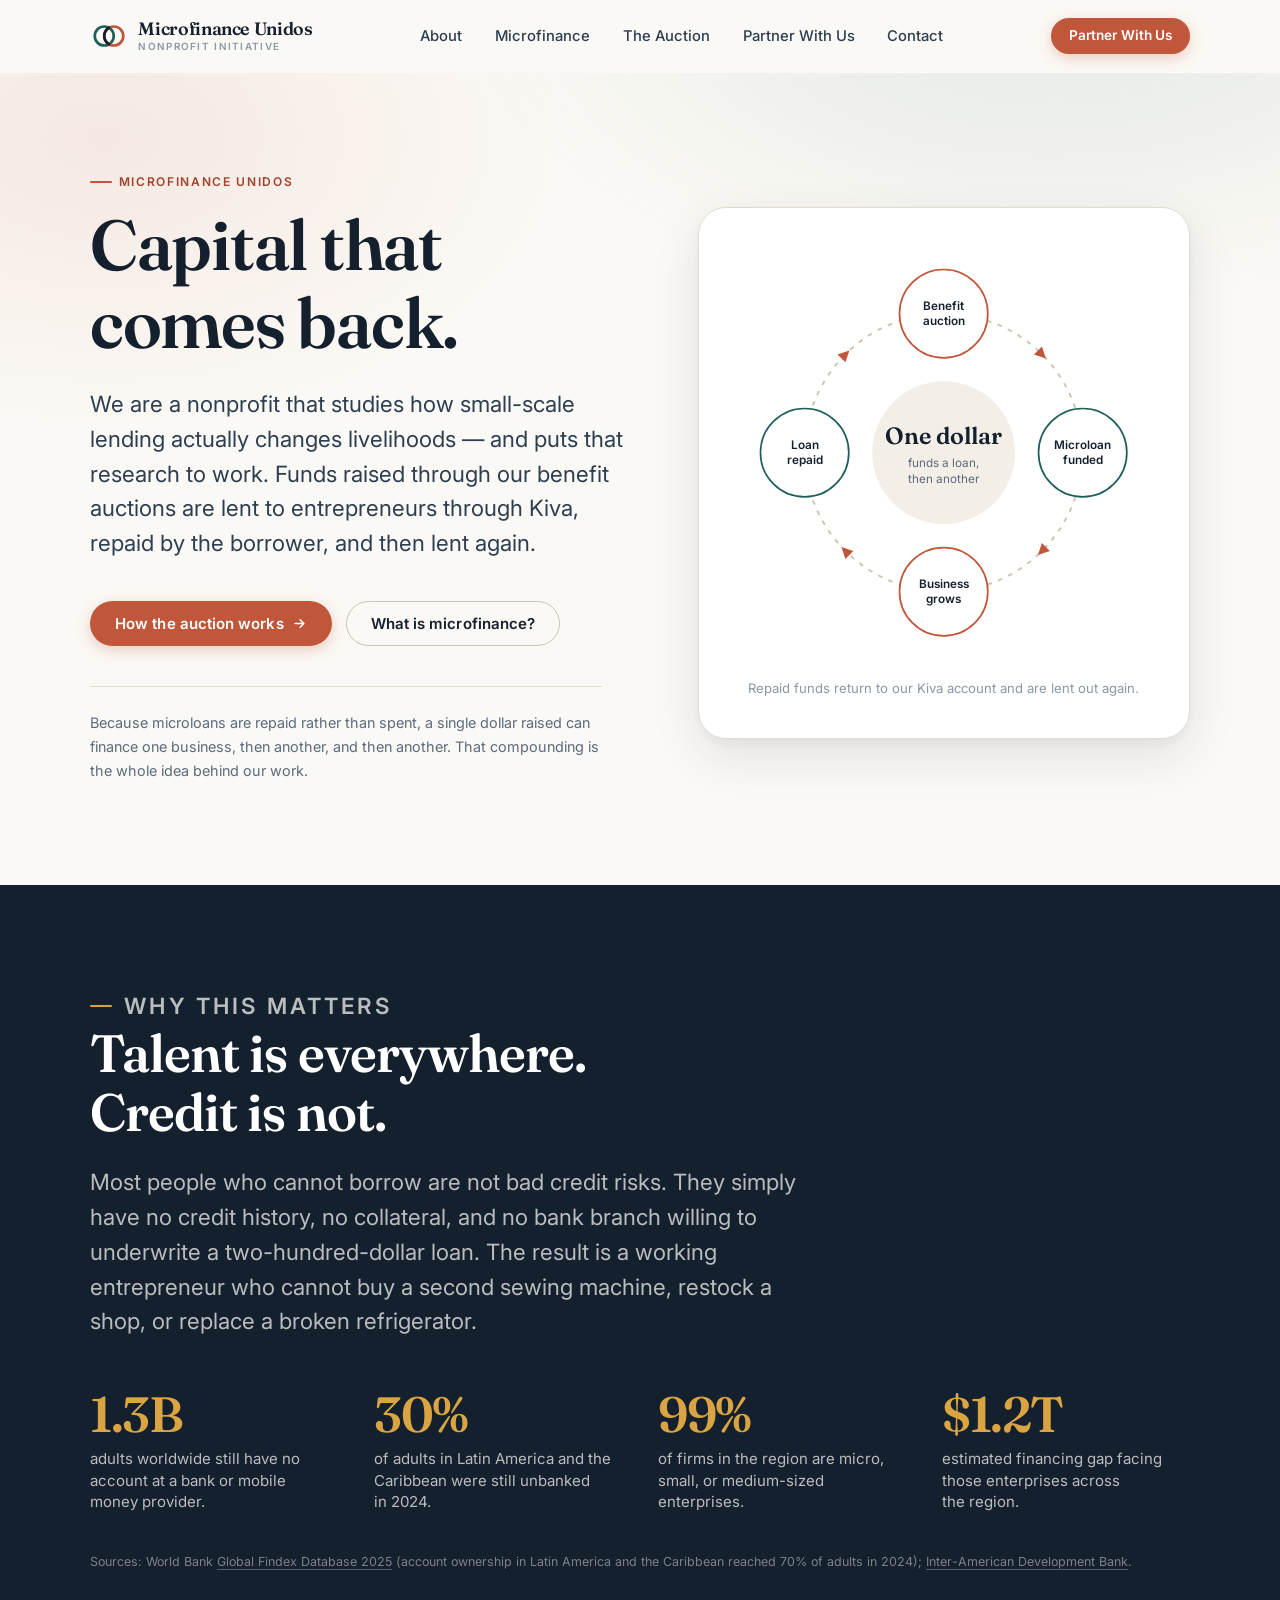
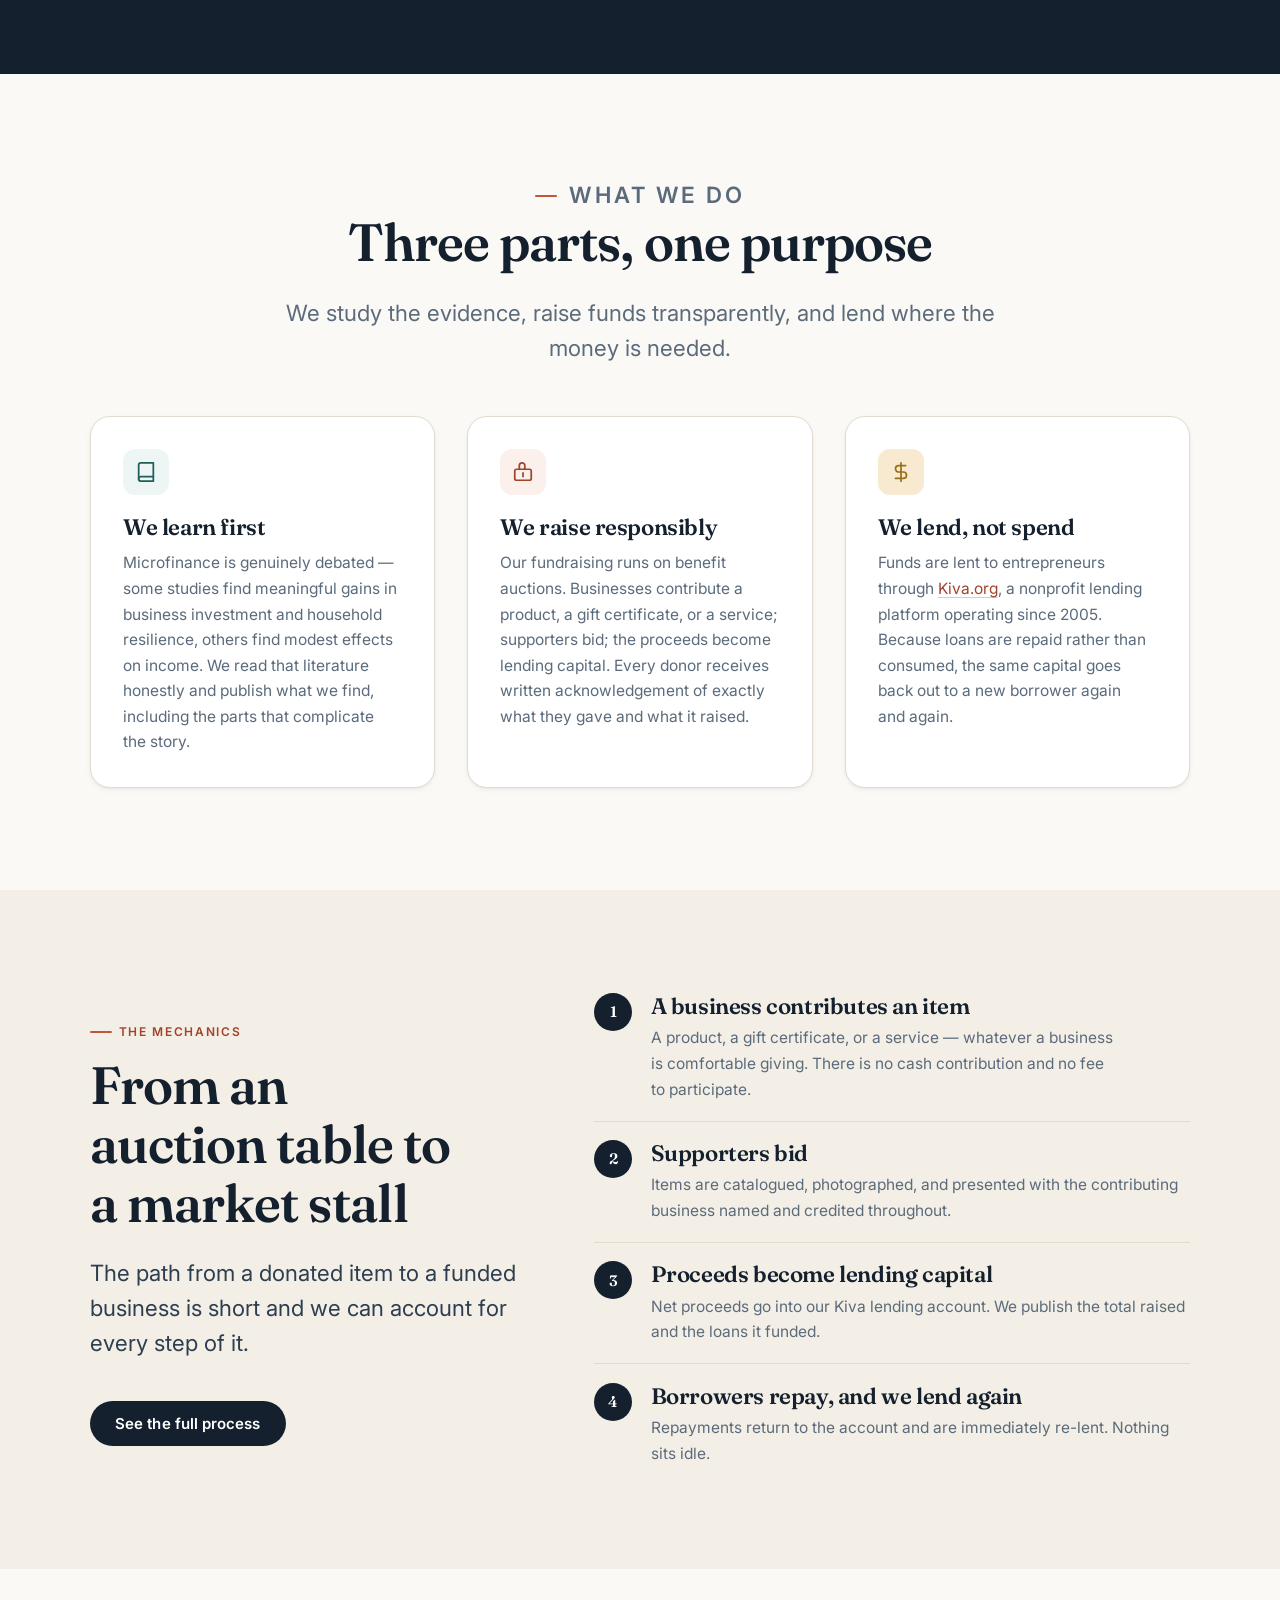
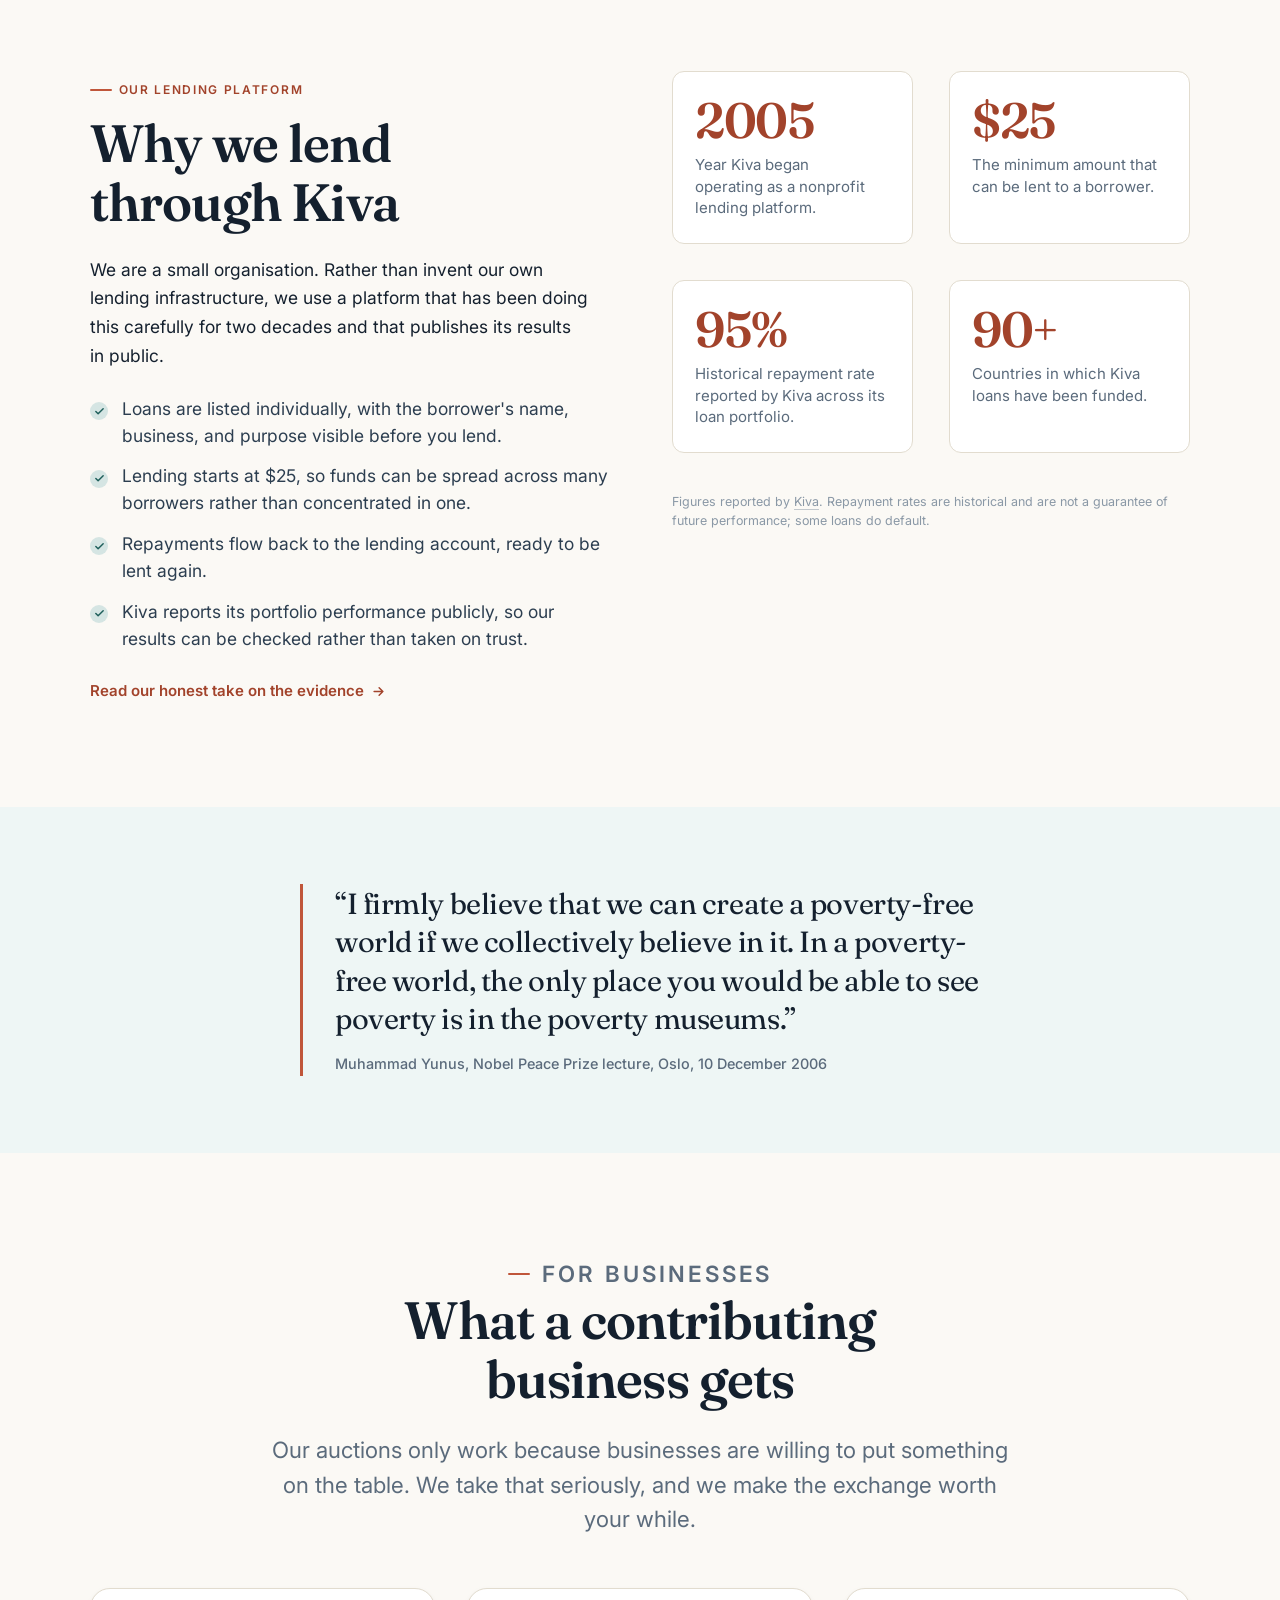
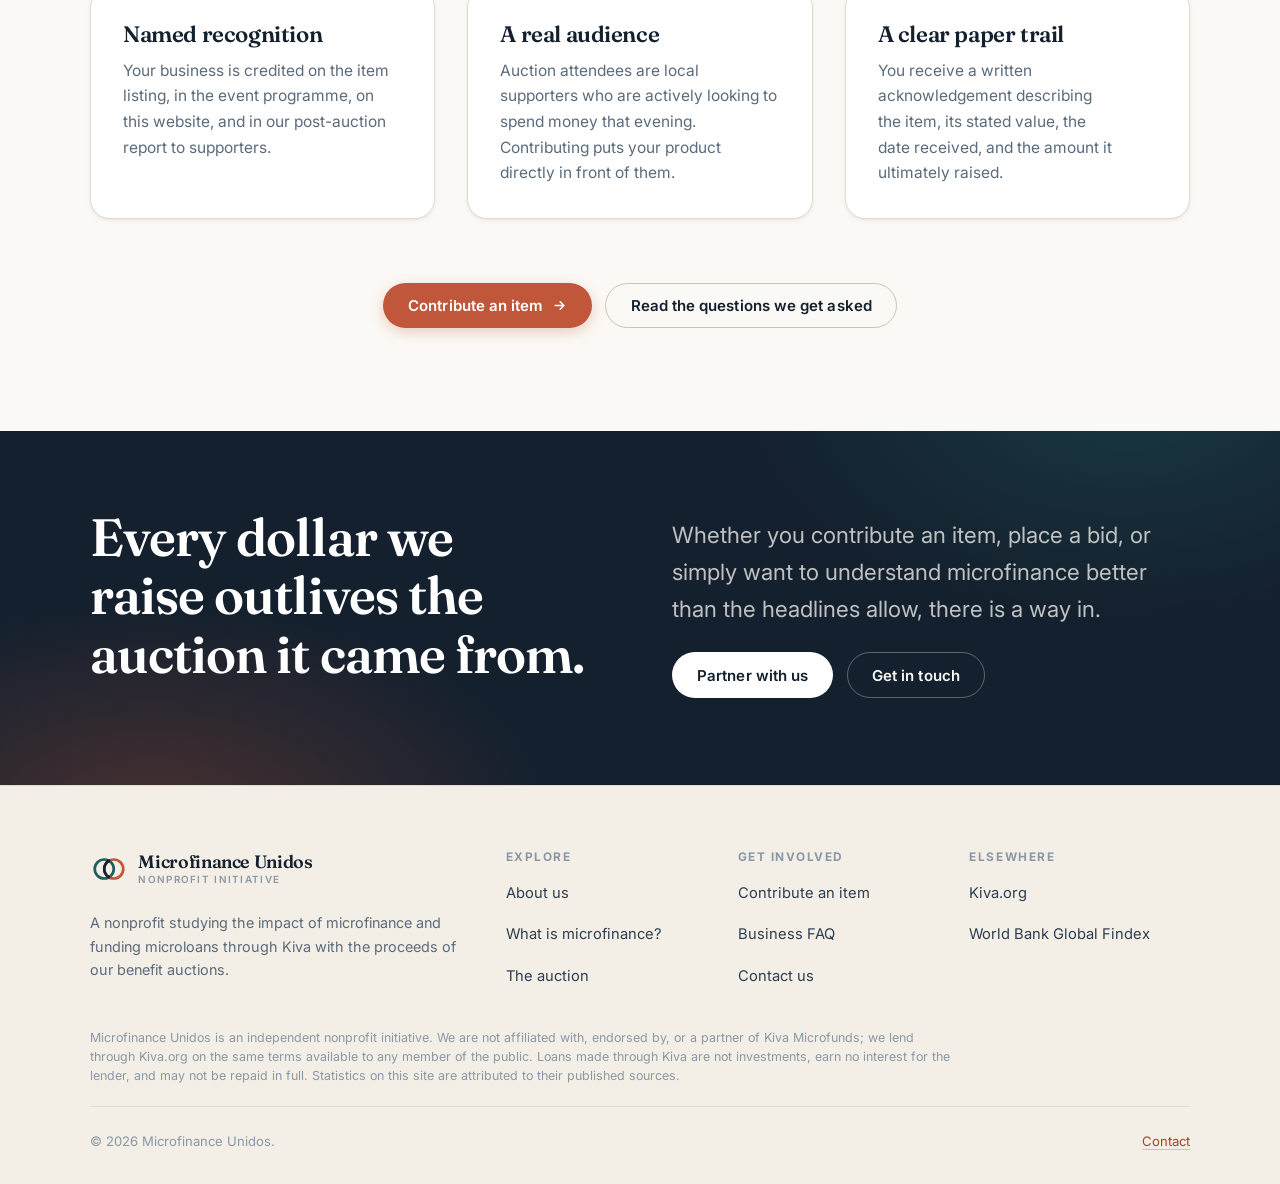
==== index.html @ 7e0c5ace "Add Microfinance Unidos website Six-page static site (no build step, no dependencies) for a nonprofi" ====
<!DOCTYPE html>
<html lang="en">
<head>
<meta charset="utf-8">
<meta name="viewport" content="width=device-width, initial-scale=1">
<title>Microfinance Unidos — Capital that comes back</title>
<meta name="description" content="Microfinance Unidos is a nonprofit that raises funds through benefit auctions and lends them to entrepreneurs through Kiva. Loans are repaid, then lent again.">
<link rel="icon" href="assets/favicon.svg" type="image/svg+xml">
<meta property="og:title" content="Microfinance Unidos — Capital that comes back">
<meta property="og:description" content="A nonprofit raising funds through benefit auctions and lending them to entrepreneurs through Kiva. Every dollar funds more than one business over its lifetime.">
<meta property="og:type" content="website">
<link rel="preconnect" href="https://fonts.googleapis.com">
<link rel="preconnect" href="https://fonts.gstatic.com" crossorigin>
<link href="https://fonts.googleapis.com/css2?family=Fraunces:opsz,wght@9..144,400;9..144,500;9..144,600;9..144,700&family=Inter:wght@400;500;600;700&display=swap" rel="stylesheet">
<link rel="stylesheet" href="css/styles.css">
<noscript><style>.reveal{opacity:1;transform:none}</style></noscript>
</head>
<body>
<a class="skip-link" href="#main">Skip to content</a>

<header class="site-header">
  <div class="container">
    <nav class="nav" aria-label="Main navigation">
      <a class="brand" href="index.html">
        <svg class="brand__mark" viewBox="0 0 48 48" aria-hidden="true" focusable="false">
          <circle cx="18" cy="24" r="12" fill="none" stroke="#1f5f5b" stroke-width="3.4"/>
          <circle cx="30" cy="24" r="12" fill="none" stroke="#c0563a" stroke-width="3.4"/>
          <path d="M24 13.6a12 12 0 0 0 0 20.8" fill="none" stroke="#14202e" stroke-width="3.4" stroke-linecap="round"/>
        </svg>
        <span class="brand__text">
          <span class="brand__name">Microfinance Unidos</span>
          <span class="brand__tag">Nonprofit Initiative</span>
        </span>
      </a>
      <ul class="nav__links" id="nav-links">
        <li><a class="nav__link" href="about.html">About</a></li>
        <li><a class="nav__link" href="microfinance.html">Microfinance</a></li>
        <li><a class="nav__link" href="auction.html">The Auction</a></li>
        <li><a class="nav__link" href="partner.html">Partner With Us</a></li>
        <li><a class="nav__link" href="contact.html">Contact</a></li>
        <li class="nav__cta"><a class="btn btn-primary" href="partner.html">Partner With Us</a></li>
      </ul>
      <div class="nav__actions">
        <a class="btn btn-primary btn-sm" href="partner.html">Partner With Us</a>
        <button class="nav__toggle" type="button" aria-expanded="false" aria-controls="nav-links" aria-label="Open menu"><span></span></button>
      </div>
    </nav>
  </div>
</header>

<main id="main">

  <!-- ================= HERO ================= -->
  <section class="hero">
    <div class="container">
      <div class="hero__grid">
        <div>
          <p class="eyebrow">Microfinance Unidos</p>
          <h1>Capital that comes back.</h1>
          <p class="hero__lede">
            We are a nonprofit that studies how small-scale lending actually changes livelihoods — and puts
            that research to work. Funds raised through our benefit auctions are lent to entrepreneurs through
            Kiva, repaid by the borrower, and then lent again.
          </p>
          <div class="btn-row">
            <a class="btn btn-primary" href="auction.html">
              How the auction works
              <svg width="15" height="15" viewBox="0 0 24 24" fill="none" stroke="currentColor" stroke-width="2.4" stroke-linecap="round" stroke-linejoin="round" aria-hidden="true"><path d="M5 12h14M13 6l6 6-6 6"/></svg>
            </a>
            <a class="btn btn-secondary" href="microfinance.html">What is microfinance?</a>
          </div>
          <p class="hero__note">
            Because microloans are repaid rather than spent, a single dollar raised can finance one business,
            then another, and then another. That compounding is the whole idea behind our work.
          </p>
        </div>

        <div class="reveal reveal-1">
          <div class="panel">
            <svg viewBox="0 0 440 440" role="img" aria-labelledby="cycle-title cycle-desc" style="width:100%;height:auto">
              <title id="cycle-title">The lending cycle</title>
              <desc id="cycle-desc">Funds raised at a benefit auction finance a microloan, the borrower's business grows, the loan is repaid, and the same money is lent again.</desc>

              <!-- flow ring -->
              <circle cx="220" cy="220" r="148" fill="none" stroke="#cdc4b2" stroke-width="2" class="flow-line"/>

              <!-- direction arrows (clockwise) -->
              <g fill="#c0563a">
                <path d="M -6 -6 L 6 0 L -6 6 Z" transform="translate(324.6,115.4) rotate(45)"/>
                <path d="M -6 -6 L 6 0 L -6 6 Z" transform="translate(324.6,324.6) rotate(135)"/>
                <path d="M -6 -6 L 6 0 L -6 6 Z" transform="translate(115.4,324.6) rotate(225)"/>
                <path d="M -6 -6 L 6 0 L -6 6 Z" transform="translate(115.4,115.4) rotate(315)"/>
              </g>

              <!-- centre -->
              <circle cx="220" cy="220" r="76" fill="#f4efe6"/>
              <text x="220" y="211" text-anchor="middle" font-family="Fraunces, Georgia, serif" font-size="25" font-weight="600" fill="#14202e">One dollar</text>
              <text x="220" y="235" text-anchor="middle" font-family="Inter, Arial, sans-serif" font-size="12.5" fill="#5b6b7c">funds a loan,</text>
              <text x="220" y="252" text-anchor="middle" font-family="Inter, Arial, sans-serif" font-size="12.5" fill="#5b6b7c">then another</text>

              <!-- nodes -->
              <g font-family="Inter, Arial, sans-serif" font-size="12.5" font-weight="600" fill="#14202e" text-anchor="middle">
                <circle cx="220" cy="72" r="47" fill="#ffffff" stroke="#c0563a" stroke-width="1.8"/>
                <text x="220" y="68">Benefit</text>
                <text x="220" y="84">auction</text>

                <circle cx="368" cy="220" r="47" fill="#ffffff" stroke="#1f5f5b" stroke-width="1.8"/>
                <text x="368" y="216">Microloan</text>
                <text x="368" y="232">funded</text>

                <circle cx="220" cy="368" r="47" fill="#ffffff" stroke="#c0563a" stroke-width="1.8"/>
                <text x="220" y="364">Business</text>
                <text x="220" y="380">grows</text>

                <circle cx="72" cy="220" r="47" fill="#ffffff" stroke="#1f5f5b" stroke-width="1.8"/>
                <text x="72" y="216">Loan</text>
                <text x="72" y="232">repaid</text>
              </g>
            </svg>
            <p class="panel__caption">Repaid funds return to our Kiva account and are lent out again.</p>
          </div>
        </div>
      </div>
    </div>
  </section>

  <!-- ================= THE PROBLEM ================= -->
  <section class="section section--ink">
    <div class="container">
      <div class="section-head reveal">
        <p class="eyebrow">Why this matters</p>
        <h2>Talent is everywhere. Credit is not.</h2>
        <p>
          Most people who cannot borrow are not bad credit risks. They simply have no credit history, no
          collateral, and no bank branch willing to underwrite a two-hundred-dollar loan. The result is a
          working entrepreneur who cannot buy a second sewing machine, restock a shop, or replace a broken
          refrigerator.
        </p>
      </div>

      <div class="stats reveal reveal-1">
        <div class="stat">
          <p class="stat__figure"><span data-count-to="1.3" data-decimals="1">1.3</span>B</p>
          <p class="stat__label">adults worldwide still have no account at a bank or mobile money provider.</p>
        </div>
        <div class="stat">
          <p class="stat__figure"><span data-count-to="30" data-suffix="%">30%</span></p>
          <p class="stat__label">of adults in Latin America and the Caribbean were still unbanked in 2024.</p>
        </div>
        <div class="stat">
          <p class="stat__figure"><span data-count-to="99" data-suffix="%">99%</span></p>
          <p class="stat__label">of firms in the region are micro, small, or medium-sized enterprises.</p>
        </div>
        <div class="stat">
          <p class="stat__figure">$1.2T</p>
          <p class="stat__label">estimated financing gap facing those enterprises across the region.</p>
        </div>
      </div>

      <p class="source-note reveal reveal-2">
        Sources: World Bank <a href="https://www.worldbank.org/en/publication/globalfindex" target="_blank" rel="noopener">Global Findex Database 2025</a>
        (account ownership in Latin America and the Caribbean reached 70% of adults in 2024);
        <a href="https://www.iadb.org/en/news/small-businesses-turn-fintechs-bridge-funding-gap-latin-america" target="_blank" rel="noopener">Inter-American Development Bank</a>.
      </p>
    </div>
  </section>

  <!-- ================= WHAT WE DO ================= -->
  <section class="section">
    <div class="container">
      <div class="section-head section-head--center reveal">
        <p class="eyebrow eyebrow--center">What we do</p>
        <h2>Three parts, one purpose</h2>
        <p>We study the evidence, raise funds transparently, and lend where the money is needed.</p>
      </div>

      <div class="grid grid-3">
        <article class="card card--hover reveal">
          <div class="card__icon card__icon--pine">
            <svg width="22" height="22" viewBox="0 0 24 24" fill="none" stroke="currentColor" stroke-width="1.9" stroke-linecap="round" stroke-linejoin="round" aria-hidden="true"><path d="M4 19.5A2.5 2.5 0 0 1 6.5 17H20"/><path d="M6.5 2H20v20H6.5A2.5 2.5 0 0 1 4 19.5v-15A2.5 2.5 0 0 1 6.5 2z"/></svg>
          </div>
          <h3>We learn first</h3>
          <p>
            Microfinance is genuinely debated — some studies find meaningful gains in business investment and
            household resilience, others find modest effects on income. We read that literature honestly and
            publish what we find, including the parts that complicate the story.
          </p>
        </article>

        <article class="card card--hover reveal reveal-1">
          <div class="card__icon">
            <svg width="22" height="22" viewBox="0 0 24 24" fill="none" stroke="currentColor" stroke-width="1.9" stroke-linecap="round" stroke-linejoin="round" aria-hidden="true"><path d="M14 9V5a3 3 0 0 0-6 0v4"/><rect x="3" y="9" width="18" height="12" rx="2"/><path d="M12 13v4"/></svg>
          </div>
          <h3>We raise responsibly</h3>
          <p>
            Our fundraising runs on benefit auctions. Businesses contribute a product, a gift certificate, or a
            service; supporters bid; the proceeds become lending capital. Every donor receives written
            acknowledgement of exactly what they gave and what it raised.
          </p>
        </article>

        <article class="card card--hover reveal reveal-2">
          <div class="card__icon card__icon--sand">
            <svg width="22" height="22" viewBox="0 0 24 24" fill="none" stroke="currentColor" stroke-width="1.9" stroke-linecap="round" stroke-linejoin="round" aria-hidden="true"><path d="M12 2v20"/><path d="M17 5H9.5a3.5 3.5 0 0 0 0 7h5a3.5 3.5 0 0 1 0 7H6"/></svg>
          </div>
          <h3>We lend, not spend</h3>
          <p>
            Funds are lent to entrepreneurs through <a href="https://www.kiva.org" target="_blank" rel="noopener">Kiva.org</a>,
            a nonprofit lending platform operating since 2005. Because loans are repaid rather than consumed,
            the same capital goes back out to a new borrower again and again.
          </p>
        </article>
      </div>
    </div>
  </section>

  <!-- ================= HOW IT WORKS ================= -->
  <section class="section section--paper">
    <div class="container">
      <div class="split split--wide-right">
        <div class="reveal">
          <p class="eyebrow">The mechanics</p>
          <h2>From an auction table to a market stall</h2>
          <p class="lede">
            The path from a donated item to a funded business is short and we can account for every step of it.
          </p>
          <div class="btn-row mt-lg">
            <a class="btn btn-ink" href="auction.html">See the full process</a>
          </div>
        </div>

        <ol class="steps reveal reveal-1">
          <li class="step">
            <span class="step__num" aria-hidden="true"></span>
            <div>
              <h3>A business contributes an item</h3>
              <p>A product, a gift certificate, or a service — whatever a business is comfortable giving. There is no cash contribution and no fee to participate.</p>
            </div>
          </li>
          <li class="step">
            <span class="step__num" aria-hidden="true"></span>
            <div>
              <h3>Supporters bid</h3>
              <p>Items are catalogued, photographed, and presented with the contributing business named and credited throughout.</p>
            </div>
          </li>
          <li class="step">
            <span class="step__num" aria-hidden="true"></span>
            <div>
              <h3>Proceeds become lending capital</h3>
              <p>Net proceeds go into our Kiva lending account. We publish the total raised and the loans it funded.</p>
            </div>
          </li>
          <li class="step">
            <span class="step__num" aria-hidden="true"></span>
            <div>
              <h3>Borrowers repay, and we lend again</h3>
              <p>Repayments return to the account and are immediately re-lent. Nothing sits idle.</p>
            </div>
          </li>
        </ol>
      </div>
    </div>
  </section>

  <!-- ================= WHY KIVA ================= -->
  <section class="section">
    <div class="container">
      <div class="split split--top">
        <div class="reveal">
          <p class="eyebrow">Our lending platform</p>
          <h2>Why we lend through Kiva</h2>
          <p>
            We are a small organisation. Rather than invent our own lending infrastructure, we use a platform
            that has been doing this carefully for two decades and that publishes its results in public.
          </p>
          <ul class="check-list">
            <li>Loans are listed individually, with the borrower's name, business, and purpose visible before you lend.</li>
            <li>Lending starts at $25, so funds can be spread across many borrowers rather than concentrated in one.</li>
            <li>Repayments flow back to the lending account, ready to be lent again.</li>
            <li>Kiva reports its portfolio performance publicly, so our results can be checked rather than taken on trust.</li>
          </ul>
          <a class="link-arrow" href="microfinance.html">
            Read our honest take on the evidence
            <svg width="15" height="15" viewBox="0 0 24 24" fill="none" stroke="currentColor" stroke-width="2.4" stroke-linecap="round" stroke-linejoin="round" aria-hidden="true"><path d="M5 12h14M13 6l6 6-6 6"/></svg>
          </a>
        </div>

        <div class="reveal reveal-1">
          <div class="stats" style="grid-template-columns:repeat(auto-fit,minmax(160px,1fr))">
            <div class="stat stat--boxed">
              <p class="stat__figure">2005</p>
              <p class="stat__label">Year Kiva began operating as a nonprofit lending platform.</p>
            </div>
            <div class="stat stat--boxed">
              <p class="stat__figure">$25</p>
              <p class="stat__label">The minimum amount that can be lent to a borrower.</p>
            </div>
            <div class="stat stat--boxed">
              <p class="stat__figure"><span data-count-to="96" data-suffix="%">96%</span></p>
              <p class="stat__label">Historical repayment rate reported by Kiva across its loan portfolio.</p>
            </div>
            <div class="stat stat--boxed">
              <p class="stat__figure">90+</p>
              <p class="stat__label">Countries in which Kiva loans have been funded.</p>
            </div>
          </div>
          <p class="source-note">
            Figures reported by <a href="https://www.kiva.org/about" target="_blank" rel="noopener">Kiva</a>.
            Repayment rates are historical and are not a guarantee of future performance; some loans do default.
          </p>
        </div>
      </div>
    </div>
  </section>

  <!-- ================= QUOTE ================= -->
  <section class="section section--tight section--pine">
    <div class="container container--narrow">
      <blockquote class="pull-quote reveal">
        <p>
          &ldquo;I firmly believe that we can create a poverty-free world if we collectively believe in it.
          In a poverty-free world, the only place you would be able to see poverty is in the poverty museums.&rdquo;
        </p>
        <footer>Muhammad Yunus, Nobel Peace Prize lecture, Oslo, 10 December 2006</footer>
      </blockquote>
    </div>
  </section>

  <!-- ================= PARTNERS ================= -->
  <section class="section">
    <div class="container">
      <div class="section-head section-head--center reveal">
        <p class="eyebrow eyebrow--center">For businesses</p>
        <h2>What a contributing business gets</h2>
        <p>
          Our auctions only work because businesses are willing to put something on the table. We take that
          seriously, and we make the exchange worth your while.
        </p>
      </div>

      <div class="grid grid-3">
        <article class="card reveal">
          <h3>Named recognition</h3>
          <p>Your business is credited on the item listing, in the event programme, on this website, and in our post-auction report to supporters.</p>
        </article>
        <article class="card reveal reveal-1">
          <h3>A real audience</h3>
          <p>Auction attendees are local supporters who are actively looking to spend money that evening. Contributing puts your product directly in front of them.</p>
        </article>
        <article class="card reveal reveal-2">
          <h3>A clear paper trail</h3>
          <p>You receive a written acknowledgement describing the item, its stated value, the date received, and the amount it ultimately raised.</p>
        </article>
      </div>

      <div class="btn-row btn-row--center mt-xl reveal reveal-3">
        <a class="btn btn-primary" href="partner.html">
          Contribute an item
          <svg width="15" height="15" viewBox="0 0 24 24" fill="none" stroke="currentColor" stroke-width="2.4" stroke-linecap="round" stroke-linejoin="round" aria-hidden="true"><path d="M5 12h14M13 6l6 6-6 6"/></svg>
        </a>
        <a class="btn btn-secondary" href="partner.html#faq">Read the questions we get asked</a>
      </div>
    </div>
  </section>

  <!-- ================= CTA ================= -->
  <section class="section section--tight cta-band">
    <div class="container">
      <div class="split">
        <div>
          <h2>Every dollar we raise outlives the auction it came from.</h2>
        </div>
        <div>
          <p>
            Whether you contribute an item, place a bid, or simply want to understand microfinance better than
            the headlines allow, there is a way in.
          </p>
          <div class="btn-row">
            <a class="btn btn-light" href="partner.html">Partner with us</a>
            <a class="btn btn-ghost-light" href="contact.html">Get in touch</a>
          </div>
        </div>
      </div>
    </div>
  </section>

</main>

<footer class="site-footer">
  <div class="container">
    <div class="footer__grid">
      <div class="footer__about">
        <a class="brand" href="index.html">
          <svg class="brand__mark" viewBox="0 0 48 48" aria-hidden="true" focusable="false">
            <circle cx="18" cy="24" r="12" fill="none" stroke="#1f5f5b" stroke-width="3.4"/>
            <circle cx="30" cy="24" r="12" fill="none" stroke="#c0563a" stroke-width="3.4"/>
            <path d="M24 13.6a12 12 0 0 0 0 20.8" fill="none" stroke="#14202e" stroke-width="3.4" stroke-linecap="round"/>
          </svg>
          <span class="brand__text">
            <span class="brand__name">Microfinance Unidos</span>
            <span class="brand__tag">Nonprofit Initiative</span>
          </span>
        </a>
        <p>
          A nonprofit studying the impact of microfinance and funding microloans through Kiva with the proceeds
          of our benefit auctions.
        </p>
      </div>

      <div>
        <h4>Explore</h4>
        <ul class="footer__links">
          <li><a href="about.html">About us</a></li>
          <li><a href="microfinance.html">What is microfinance?</a></li>
          <li><a href="auction.html">The auction</a></li>
        </ul>
      </div>

      <div>
        <h4>Get involved</h4>
        <ul class="footer__links">
          <li><a href="partner.html">Contribute an item</a></li>
          <li><a href="partner.html#faq">Business FAQ</a></li>
          <li><a href="contact.html">Contact us</a></li>
        </ul>
      </div>

      <div>
        <h4>Elsewhere</h4>
        <ul class="footer__links">
          <li><a href="https://www.kiva.org" target="_blank" rel="noopener">Kiva.org</a></li>
          <li><a href="https://www.worldbank.org/en/publication/globalfindex" target="_blank" rel="noopener">World Bank Global Findex</a></li>
        </ul>
      </div>
    </div>

    <p class="footer__disclaimer">
      Microfinance Unidos is an independent nonprofit initiative. We are not affiliated with, endorsed by, or a
      partner of Kiva Microfunds; we lend through Kiva.org on the same terms available to any member of the
      public. Loans made through Kiva are not investments, earn no interest for the lender, and may not be
      repaid in full. Statistics on this site are attributed to their published sources.
    </p>

    <div class="footer__bottom">
      <p>&copy; <span data-year>2026</span> Microfinance Unidos.</p>
      <p><a href="contact.html">Contact</a></p>
    </div>
  </div>
</footer>

<script src="js/main.js"></script>
</body>
</html>
---- css/styles.css ----
/* ==========================================================================
   Microfinance Unidos — Design System
   ========================================================================== */

/* --------------------------------------------------------------------------
   1. Tokens
   -------------------------------------------------------------------------- */
:root {
  /* Brand palette */
  --ink:            #14202e;
  --ink-soft:       #2c3e50;
  --ink-muted:      #5b6b7c;
  --ink-faint:      #8a98a6;

  --paper:          #fbf9f5;
  --paper-warm:     #f4efe6;
  --paper-deep:     #ece5d8;
  --white:          #ffffff;

  --clay:           #c0563a;   /* primary accent */
  --clay-deep:      #a2432b;
  --clay-soft:      #f0dbd3;
  --clay-tint:      #fbf0ec;

  --pine:           #1f5f5b;   /* secondary accent */
  --pine-deep:      #164643;
  --pine-soft:      #d5e5e3;
  --pine-tint:      #eef6f5;

  --sand:           #d9a441;
  --sand-soft:      #f7ead0;

  --line:           #e2dccf;
  --line-strong:    #cdc4b2;

  /* Typography */
  --font-display: "Fraunces", "Iowan Old Style", "Palatino Linotype", Georgia, serif;
  --font-body:    "Inter", -apple-system, BlinkMacSystemFont, "Segoe UI", Roboto, Helvetica, Arial, sans-serif;

  --step--1: clamp(0.82rem, 0.79rem + 0.14vw, 0.9rem);
  --step-0:  clamp(1rem, 0.96rem + 0.2vw, 1.09rem);
  --step-1:  clamp(1.18rem, 1.1rem + 0.38vw, 1.4rem);
  --step-2:  clamp(1.42rem, 1.28rem + 0.68vw, 1.85rem);
  --step-3:  clamp(1.7rem, 1.45rem + 1.2vw, 2.45rem);
  --step-4:  clamp(2.05rem, 1.6rem + 2.1vw, 3.3rem);
  --step-5:  clamp(2.45rem, 1.7rem + 3.4vw, 4.4rem);

  /* Space */
  --space-xs:  0.5rem;
  --space-sm:  0.875rem;
  --space-md:  1.5rem;
  --space-lg:  2.5rem;
  --space-xl:  4rem;
  --space-2xl: 6rem;
  --space-3xl: 8.5rem;

  /* Structure */
  --container: 1180px;
  --container-narrow: 760px;
  --radius-sm: 6px;
  --radius:    12px;
  --radius-lg: 20px;
  --radius-xl: 28px;

  --shadow-sm: 0 1px 2px rgba(20, 32, 46, 0.05), 0 2px 6px rgba(20, 32, 46, 0.04);
  --shadow:    0 2px 4px rgba(20, 32, 46, 0.04), 0 8px 24px rgba(20, 32, 46, 0.07);
  --shadow-lg: 0 4px 8px rgba(20, 32, 46, 0.04), 0 18px 48px rgba(20, 32, 46, 0.10);

  --header-h: 72px;
  --ease: cubic-bezier(0.22, 0.61, 0.36, 1);
}

/* --------------------------------------------------------------------------
   2. Reset & base
   -------------------------------------------------------------------------- */
*, *::before, *::after { box-sizing: border-box; }

html {
  -webkit-text-size-adjust: 100%;
  scroll-behavior: smooth;
  scroll-padding-top: calc(var(--header-h) + 24px);
}

body {
  margin: 0;
  background: var(--paper);
  color: var(--ink);
  font-family: var(--font-body);
  font-size: var(--step-0);
  line-height: 1.65;
  -webkit-font-smoothing: antialiased;
  -moz-osx-font-smoothing: grayscale;
  overflow-x: hidden;
}

body.nav-open { overflow: hidden; }

img, svg, video { max-width: 100%; height: auto; display: block; }

h1, h2, h3, h4 {
  font-family: var(--font-display);
  font-weight: 600;
  line-height: 1.12;
  letter-spacing: -0.018em;
  color: var(--ink);
  margin: 0 0 var(--space-md);
  text-wrap: balance;
}

h1 { font-size: var(--step-5); }
h2 { font-size: var(--step-4); }
h3 { font-size: var(--step-2); line-height: 1.2; }
h4 { font-size: var(--step-1); line-height: 1.3; }

p { margin: 0 0 var(--space-md); text-wrap: pretty; }
p:last-child { margin-bottom: 0; }

a {
  color: var(--clay-deep);
  text-decoration-color: rgba(192, 86, 58, 0.35);
  text-underline-offset: 3px;
  transition: color 0.18s var(--ease);
}
a:hover { color: var(--clay); text-decoration-color: currentColor; }

ul, ol { margin: 0 0 var(--space-md); padding-left: 1.25em; }
li { margin-bottom: 0.5em; }
li:last-child { margin-bottom: 0; }

strong { font-weight: 600; color: var(--ink); }

hr { border: 0; border-top: 1px solid var(--line); margin: var(--space-xl) 0; }

:focus-visible {
  outline: 2.5px solid var(--clay);
  outline-offset: 3px;
  border-radius: 3px;
}

::selection { background: var(--clay-soft); color: var(--ink); }

.skip-link {
  position: absolute; left: 12px; top: -100px; z-index: 200;
  background: var(--ink); color: var(--white);
  padding: 0.7rem 1.1rem; border-radius: var(--radius-sm);
  font-size: var(--step--1); font-weight: 600; text-decoration: none;
  transition: top 0.2s var(--ease);
}
.skip-link:focus { top: 12px; color: var(--white); }

/* --------------------------------------------------------------------------
   3. Layout
   -------------------------------------------------------------------------- */
.container {
  width: 100%;
  max-width: var(--container);
  margin-inline: auto;
  padding-inline: clamp(1.25rem, 4vw, 2.5rem);
}
.container--narrow { max-width: var(--container-narrow); }

.section { padding-block: clamp(3.5rem, 8vw, var(--space-3xl)); }
.section--tight { padding-block: clamp(2.75rem, 6vw, var(--space-2xl)); }
.section--paper { background: var(--paper-warm); }
.section--ink { background: var(--ink); color: var(--paper); }
.section--ink h2, .section--ink h3, .section--ink h4 { color: var(--white); }
.section--pine { background: var(--pine-tint); }

.section-head { max-width: 46rem; margin-bottom: clamp(2rem, 4vw, 3.25rem); }
.section-head--center { margin-inline: auto; text-align: center; }
.section-head p { color: var(--ink-muted); font-size: var(--step-1); line-height: 1.55; margin-bottom: 0; }
.section--ink .section-head p { color: rgba(251, 249, 245, 0.72); }

.eyebrow {
  display: inline-flex; align-items: center; gap: 0.55em;
  font-family: var(--font-body);
  font-size: 0.75rem; font-weight: 600; letter-spacing: 0.14em; text-transform: uppercase;
  color: var(--clay-deep);
  margin-bottom: var(--space-sm);
}
.eyebrow::before {
  content: ""; width: 22px; height: 2px; background: var(--clay); border-radius: 2px; flex: none;
}
.eyebrow--center { justify-content: center; }
.section--ink .eyebrow { color: var(--sand); }
.section--ink .eyebrow::before { background: var(--sand); }

.lede { font-size: var(--step-1); line-height: 1.55; color: var(--ink-soft); }

.grid { display: grid; gap: clamp(1.25rem, 2.5vw, 2rem); }
.grid-2 { grid-template-columns: repeat(auto-fit, minmax(300px, 1fr)); }
.grid-3 { grid-template-columns: repeat(auto-fit, minmax(280px, 1fr)); }
.grid-4 { grid-template-columns: repeat(auto-fit, minmax(215px, 1fr)); }

.split {
  display: grid;
  grid-template-columns: 1fr;
  gap: clamp(2rem, 5vw, 4.5rem);
  align-items: center;
}
@media (min-width: 880px) {
  .split { grid-template-columns: 1fr 1fr; }
  .split--wide-left { grid-template-columns: 1.15fr 0.85fr; }
  .split--wide-right { grid-template-columns: 0.85fr 1.15fr; }
  .split--top { align-items: start; }
}

/* --------------------------------------------------------------------------
   4. Buttons
   -------------------------------------------------------------------------- */
.btn {
  display: inline-flex; align-items: center; justify-content: center; gap: 0.55em;
  font-family: var(--font-body);
  font-size: 0.94rem; font-weight: 600; letter-spacing: 0.005em;
  line-height: 1;
  padding: 0.95em 1.6em;
  border-radius: 100px;
  border: 1.5px solid transparent;
  text-decoration: none;
  cursor: pointer;
  transition: transform 0.18s var(--ease), background 0.18s var(--ease),
              border-color 0.18s var(--ease), color 0.18s var(--ease), box-shadow 0.18s var(--ease);
  white-space: nowrap;
}
.btn:hover { transform: translateY(-2px); }
.btn:active { transform: translateY(0); }

.btn-primary { background: var(--clay); color: var(--white); box-shadow: 0 4px 14px rgba(192, 86, 58, 0.28); }
.btn-primary:hover { background: var(--clay-deep); color: var(--white); box-shadow: 0 8px 22px rgba(192, 86, 58, 0.34); }

.btn-secondary { background: transparent; color: var(--ink); border-color: var(--line-strong); }
.btn-secondary:hover { background: var(--white); color: var(--ink); border-color: var(--ink); box-shadow: var(--shadow-sm); }

.btn-ink { background: var(--ink); color: var(--white); }
.btn-ink:hover { background: var(--ink-soft); color: var(--white); }

.btn-light { background: var(--white); color: var(--ink); }
.btn-light:hover { background: var(--paper-warm); color: var(--ink); }

.btn-ghost-light { background: transparent; color: var(--paper); border-color: rgba(251, 249, 245, 0.32); }
.btn-ghost-light:hover { background: rgba(251, 249, 245, 0.1); color: var(--white); border-color: rgba(251, 249, 245, 0.6); }

.btn-sm { font-size: 0.85rem; padding: 0.72em 1.25em; }

.btn-row { display: flex; flex-wrap: wrap; gap: 0.85rem; align-items: center; }
.btn-row--center { justify-content: center; }

.link-arrow {
  display: inline-flex; align-items: center; gap: 0.45em;
  font-weight: 600; font-size: 0.94rem; text-decoration: none;
  color: var(--clay-deep);
}
.link-arrow svg { transition: transform 0.2s var(--ease); flex: none; }
.link-arrow:hover svg { transform: translateX(4px); }
.section--ink .link-arrow { color: var(--sand); }

/* --------------------------------------------------------------------------
   5. Header & navigation
   -------------------------------------------------------------------------- */
.site-header {
  position: sticky; top: 0; z-index: 100;
  background: rgba(251, 249, 245, 0.88);
  backdrop-filter: saturate(180%) blur(14px);
  -webkit-backdrop-filter: saturate(180%) blur(14px);
  border-bottom: 1px solid transparent;
  transition: border-color 0.25s var(--ease), box-shadow 0.25s var(--ease), background 0.25s var(--ease);
}
.site-header.is-stuck { border-bottom-color: var(--line); box-shadow: 0 4px 20px rgba(20, 32, 46, 0.05); }

.nav {
  display: flex; align-items: center; justify-content: space-between; gap: var(--space-md);
  min-height: var(--header-h);
}

.brand {
  display: inline-flex; align-items: center; gap: 0.65rem;
  text-decoration: none; color: var(--ink);
  flex: none;
}
.brand:hover { color: var(--ink); }
.brand__mark { width: 38px; height: 38px; flex: none; }
.brand__text { display: flex; flex-direction: column; line-height: 1.05; }
.brand__name {
  font-family: var(--font-display); font-weight: 600; font-size: 1.12rem;
  letter-spacing: -0.02em; color: var(--ink);
}
.brand__tag {
  font-size: 0.62rem; font-weight: 600; letter-spacing: 0.13em; text-transform: uppercase;
  color: var(--ink-faint); margin-top: 2px;
}

.nav__links { display: flex; align-items: center; gap: 0.35rem; list-style: none; margin: 0; padding: 0; }
.nav__links li { margin: 0; }
.nav__link {
  display: block;
  padding: 0.5rem 0.85rem;
  font-size: 0.925rem; font-weight: 500;
  color: var(--ink-soft); text-decoration: none;
  border-radius: var(--radius-sm);
  transition: color 0.16s var(--ease), background 0.16s var(--ease);
}
.nav__link:hover { color: var(--ink); background: rgba(20, 32, 46, 0.045); }
.nav__link.is-active { color: var(--clay-deep); font-weight: 600; }

.nav__actions { display: flex; align-items: center; gap: 0.6rem; flex: none; }
.nav__cta { display: none; }

.nav__toggle {
  display: none;
  width: 42px; height: 42px;
  align-items: center; justify-content: center;
  background: transparent; border: 1px solid var(--line-strong);
  border-radius: var(--radius-sm); cursor: pointer;
  color: var(--ink);
}
.nav__toggle span {
  display: block; position: relative; width: 18px; height: 1.8px;
  background: currentColor; border-radius: 2px;
  transition: transform 0.25s var(--ease), background 0.15s var(--ease);
}
.nav__toggle span::before, .nav__toggle span::after {
  content: ""; position: absolute; left: 0; width: 18px; height: 1.8px;
  background: currentColor; border-radius: 2px;
  transition: transform 0.25s var(--ease), top 0.2s var(--ease);
}
.nav__toggle span::before { top: -6px; }
.nav__toggle span::after  { top: 6px; }
.nav__toggle[aria-expanded="true"] span { background: transparent; }
.nav__toggle[aria-expanded="true"] span::before { top: 0; transform: rotate(45deg); }
.nav__toggle[aria-expanded="true"] span::after  { top: 0; transform: rotate(-45deg); }

@media (max-width: 940px) {
  /* backdrop-filter makes an element a containing block for position:fixed
     descendants, which would collapse the full-screen menu panel below.
     Drop the blur here and paint the header solid instead. */
  .site-header {
    backdrop-filter: none;
    -webkit-backdrop-filter: none;
    background: var(--paper);
  }

  .nav__toggle { display: inline-flex; }
  .nav__actions > .btn { display: none; }
  .nav__links {
    position: fixed; inset: var(--header-h) 0 0 0;
    flex-direction: column; align-items: stretch; justify-content: flex-start;
    gap: 0;
    background: var(--paper);
    padding: var(--space-md) clamp(1.25rem, 4vw, 2.5rem) var(--space-xl);
    border-top: 1px solid var(--line);
    transform: translateY(-8px);
    opacity: 0; visibility: hidden; pointer-events: none;
    transition: opacity 0.22s var(--ease), transform 0.22s var(--ease), visibility 0.22s;
    overflow-y: auto;
  }
  .nav__links.is-open { opacity: 1; visibility: visible; pointer-events: auto; transform: translateY(0); }
  .nav__link {
    padding: 1rem 0.25rem;
    font-size: 1.15rem; font-family: var(--font-display); font-weight: 500;
    border-bottom: 1px solid var(--line);
    border-radius: 0;
  }
  .nav__cta { display: block; margin-top: var(--space-lg); }
  .nav__cta .btn { display: inline-flex; width: 100%; }
}

/* --------------------------------------------------------------------------
   6. Hero
   -------------------------------------------------------------------------- */
.hero {
  position: relative;
  padding-block: clamp(3rem, 7vw, 6rem) clamp(3.5rem, 8vw, 6.5rem);
  overflow: hidden;
}
.hero::before {
  content: "";
  position: absolute; inset: 0;
  background:
    radial-gradient(60rem 32rem at 82% -10%, rgba(31, 95, 91, 0.10), transparent 62%),
    radial-gradient(48rem 30rem at 8% 8%, rgba(192, 86, 58, 0.10), transparent 60%);
  pointer-events: none;
}
.hero > * { position: relative; }

.hero__grid {
  display: grid; grid-template-columns: 1fr; gap: clamp(2.5rem, 5vw, 4rem);
  align-items: center;
}
@media (min-width: 940px) {
  .hero__grid { grid-template-columns: 1.05fr 0.95fr; }
}

.hero h1 { margin-bottom: var(--space-md); }
.hero__lede {
  font-size: var(--step-1); line-height: 1.55; color: var(--ink-soft);
  max-width: 34rem; margin-bottom: var(--space-lg);
}
.hero__note {
  margin-top: var(--space-lg);
  padding-top: var(--space-md);
  border-top: 1px solid var(--line);
  font-size: var(--step--1); color: var(--ink-muted); max-width: 32rem;
}

/* Page hero (interior pages) */
.page-hero {
  position: relative;
  padding-block: clamp(2.75rem, 6vw, 5rem) clamp(2.25rem, 5vw, 3.75rem);
  background: var(--paper-warm);
  border-bottom: 1px solid var(--line);
  overflow: hidden;
}
.page-hero::before {
  content: "";
  position: absolute; inset: 0;
  background: radial-gradient(52rem 26rem at 88% 0%, rgba(31, 95, 91, 0.10), transparent 62%);
  pointer-events: none;
}
.page-hero > * { position: relative; }
.page-hero h1 { max-width: 20ch; }
.page-hero .lede { max-width: 44rem; margin-bottom: 0; }

/* --------------------------------------------------------------------------
   7. Cards & content blocks
   -------------------------------------------------------------------------- */
.card {
  background: var(--white);
  border: 1px solid var(--line);
  border-radius: var(--radius-lg);
  padding: clamp(1.5rem, 2.5vw, 2.1rem);
  box-shadow: var(--shadow-sm);
  transition: transform 0.25s var(--ease), box-shadow 0.25s var(--ease), border-color 0.25s var(--ease);
}
.card--hover:hover { transform: translateY(-4px); box-shadow: var(--shadow); border-color: var(--line-strong); }
.card h3 { margin-bottom: 0.6rem; font-size: var(--step-1); }
.card p { color: var(--ink-muted); margin-bottom: 0; font-size: 0.97rem; }
.card p + p { margin-top: 0.85rem; }

.card__icon {
  width: 46px; height: 46px; border-radius: 12px;
  display: grid; place-items: center;
  background: var(--clay-tint); color: var(--clay-deep);
  margin-bottom: 1.15rem;
}
.card__icon--pine { background: var(--pine-tint); color: var(--pine); }
.card__icon--sand { background: var(--sand-soft); color: #9a6f19; }

.card--dark {
  background: rgba(255, 255, 255, 0.045);
  border-color: rgba(255, 255, 255, 0.12);
  box-shadow: none;
}
.card--dark p { color: rgba(251, 249, 245, 0.7); }

/* Numbered steps */
.steps { counter-reset: step; list-style: none; padding: 0; margin: 0; display: grid; gap: 1.15rem; }
.step {
  display: grid; grid-template-columns: auto 1fr; gap: 1.15rem; align-items: start;
  padding-bottom: 1.15rem;
  border-bottom: 1px solid var(--line);
  margin: 0;
}
.step:last-child { border-bottom: 0; padding-bottom: 0; }
.step__num {
  counter-increment: step;
  width: 38px; height: 38px; flex: none;
  display: grid; place-items: center;
  border-radius: 50%;
  background: var(--ink); color: var(--white);
  font-family: var(--font-display); font-weight: 600; font-size: 0.95rem;
  line-height: 1;
}
.step__num::before { content: counter(step); }
.step h3, .step h4 { margin-bottom: 0.35rem; font-size: var(--step-1); }
.step p { color: var(--ink-muted); margin-bottom: 0; font-size: 0.97rem; }
.section--ink .step { border-bottom-color: rgba(255, 255, 255, 0.14); }
.section--ink .step__num { background: var(--sand); color: var(--ink); }
.section--ink .step p { color: rgba(251, 249, 245, 0.72); }

/* Stats */
.stats {
  display: grid;
  grid-template-columns: repeat(auto-fit, minmax(190px, 1fr));
  gap: clamp(1.25rem, 3vw, 2.25rem);
}
.stat__figure {
  font-family: var(--font-display); font-weight: 600;
  font-size: clamp(2.1rem, 1.5rem + 2.6vw, 3.1rem);
  line-height: 1; letter-spacing: -0.03em;
  color: var(--clay-deep);
  margin-bottom: 0.5rem;
}
.section--ink .stat__figure { color: var(--sand); }
.stat__label { font-size: 0.94rem; color: var(--ink-muted); line-height: 1.45; margin: 0; }
.section--ink .stat__label { color: rgba(251, 249, 245, 0.72); }
.stat--boxed {
  background: var(--white); border: 1px solid var(--line);
  border-radius: var(--radius); padding: 1.5rem 1.4rem;
}

.source-note {
  font-size: 0.78rem; color: var(--ink-faint); line-height: 1.5;
  margin-top: var(--space-lg); margin-bottom: 0;
}
.source-note a { color: inherit; text-decoration-color: rgba(138, 152, 166, 0.5); }
.source-note a:hover { color: var(--ink-muted); }
.section--ink .source-note { color: rgba(251, 249, 245, 0.45); }
.section--ink .source-note a { color: inherit; }

/* Callout */
.callout {
  background: var(--pine-tint);
  border: 1px solid var(--pine-soft);
  border-left: 4px solid var(--pine);
  border-radius: var(--radius);
  padding: clamp(1.25rem, 2.5vw, 1.85rem);
}
.callout h3, .callout h4 { color: var(--pine-deep); margin-bottom: 0.5rem; font-size: var(--step-1); }
.callout p { color: var(--ink-soft); margin-bottom: 0; }
.callout p + p { margin-top: 0.85rem; }
.callout--clay { background: var(--clay-tint); border-color: var(--clay-soft); border-left-color: var(--clay); }
.callout--clay h3, .callout--clay h4 { color: var(--clay-deep); }

/* Pull quote */
.pull-quote {
  margin: 0;
  padding-left: clamp(1.25rem, 3vw, 2rem);
  border-left: 3px solid var(--clay);
}
.pull-quote p {
  font-family: var(--font-display); font-size: var(--step-2);
  line-height: 1.32; letter-spacing: -0.015em; color: var(--ink);
  margin-bottom: 0.9rem;
}
.pull-quote footer {
  font-style: normal; font-size: 0.9rem; color: var(--ink-muted); font-weight: 500;
}
.section--ink .pull-quote p { color: var(--white); }
.section--ink .pull-quote footer { color: rgba(251, 249, 245, 0.6); }

/* Feature list with check marks */
.check-list { list-style: none; padding: 0; margin: 0 0 var(--space-md); display: grid; gap: 0.85rem; }
.check-list li {
  position: relative; padding-left: 2rem; margin: 0;
  color: var(--ink-soft); line-height: 1.55;
}
.check-list li::before {
  content: "";
  position: absolute; left: 0; top: 0.42em;
  width: 18px; height: 18px; border-radius: 50%;
  background: var(--pine-soft) url("data:image/svg+xml,%3Csvg xmlns='http://www.w3.org/2000/svg' viewBox='0 0 24 24' fill='none' stroke='%231f5f5b' stroke-width='3.2' stroke-linecap='round' stroke-linejoin='round'%3E%3Cpolyline points='20 6 9 17 4 12'/%3E%3C/svg%3E") center / 11px no-repeat;
}
.section--ink .check-list li { color: rgba(251, 249, 245, 0.78); }

/* Definition rows */
.def-list { display: grid; gap: 0; margin: 0; }
.def-row {
  display: grid; grid-template-columns: 1fr; gap: 0.35rem;
  padding: 1.25rem 0;
  border-top: 1px solid var(--line);
}
.def-row:last-child { border-bottom: 1px solid var(--line); }
@media (min-width: 720px) {
  .def-row { grid-template-columns: 15rem 1fr; gap: 2rem; }
}
.def-row dt { font-family: var(--font-display); font-weight: 600; font-size: var(--step-1); color: var(--ink); line-height: 1.25; }
.def-row dd { margin: 0; color: var(--ink-muted); }

/* Timeline */
.timeline { list-style: none; margin: 0; padding: 0; position: relative; }
.timeline::before {
  content: ""; position: absolute; left: 7px; top: 8px; bottom: 8px;
  width: 2px; background: var(--line); border-radius: 2px;
}
.timeline li { position: relative; padding-left: 2.35rem; padding-bottom: 1.75rem; margin: 0; }
.timeline li:last-child { padding-bottom: 0; }
.timeline li::before {
  content: ""; position: absolute; left: 0; top: 0.45em;
  width: 16px; height: 16px; border-radius: 50%;
  background: var(--paper); border: 3px solid var(--clay);
}
.timeline h4 { margin-bottom: 0.3rem; font-size: var(--step-1); }
.timeline p { color: var(--ink-muted); margin-bottom: 0; font-size: 0.97rem; }

/* Tag / pill */
.pill {
  display: inline-flex; align-items: center; gap: 0.4em;
  background: var(--white); border: 1px solid var(--line);
  color: var(--ink-soft);
  border-radius: 100px; padding: 0.4em 0.9em;
  font-size: 0.8rem; font-weight: 600; letter-spacing: 0.01em;
}
.pill--pine { background: var(--pine-tint); border-color: var(--pine-soft); color: var(--pine-deep); }
.pill--clay { background: var(--clay-tint); border-color: var(--clay-soft); color: var(--clay-deep); }
.pill-row { display: flex; flex-wrap: wrap; gap: 0.5rem; }

/* Panel */
.panel {
  background: var(--white);
  border: 1px solid var(--line);
  border-radius: var(--radius-xl);
  padding: clamp(1.5rem, 3vw, 2.5rem);
  box-shadow: var(--shadow-lg);
}
.panel--flat { box-shadow: var(--shadow-sm); }
.panel__caption {
  font-size: 0.82rem; color: var(--ink-faint); text-align: center;
  margin: 1.25rem 0 0; line-height: 1.5;
}

/* --------------------------------------------------------------------------
   8. Accordion (FAQ)
   -------------------------------------------------------------------------- */
.accordion { border-top: 1px solid var(--line); }
.accordion__item { border-bottom: 1px solid var(--line); }
.accordion__trigger {
  display: flex; align-items: flex-start; justify-content: space-between; gap: 1.25rem;
  width: 100%;
  background: none; border: 0;
  padding: 1.35rem 0;
  text-align: left; cursor: pointer;
  font-family: var(--font-display); font-size: var(--step-1); font-weight: 600;
  line-height: 1.3; letter-spacing: -0.012em;
  color: var(--ink);
  transition: color 0.16s var(--ease);
}
.accordion__trigger:hover { color: var(--clay-deep); }
.accordion__icon {
  flex: none; width: 24px; height: 24px; margin-top: 3px;
  border-radius: 50%; background: var(--paper-warm);
  display: grid; place-items: center;
  position: relative;
  transition: background 0.2s var(--ease);
}
.accordion__icon::before, .accordion__icon::after {
  content: ""; position: absolute;
  background: var(--ink-soft); border-radius: 2px;
  transition: transform 0.25s var(--ease), opacity 0.2s var(--ease);
}
.accordion__icon::before { width: 11px; height: 1.8px; }
.accordion__icon::after  { width: 1.8px; height: 11px; }
.accordion__trigger[aria-expanded="true"] .accordion__icon { background: var(--clay-tint); }
.accordion__trigger[aria-expanded="true"] .accordion__icon::after { transform: rotate(90deg); opacity: 0; }
.accordion__panel {
  overflow: hidden;
  height: 0;
  transition: height 0.3s var(--ease);
}
.accordion__inner { padding-bottom: 1.5rem; padding-right: clamp(0rem, 6vw, 3.5rem); color: var(--ink-muted); }
.accordion__inner p:last-child { margin-bottom: 0; }

/* --------------------------------------------------------------------------
   9. Forms
   -------------------------------------------------------------------------- */
.form { display: grid; gap: 1.15rem; }
.form__row { display: grid; grid-template-columns: 1fr; gap: 1.15rem; }
@media (min-width: 640px) { .form__row { grid-template-columns: 1fr 1fr; } }

.field { display: grid; gap: 0.4rem; }
.field label { font-size: 0.85rem; font-weight: 600; color: var(--ink-soft); letter-spacing: 0.005em; }
.field label .req { color: var(--clay); }
.field input, .field textarea, .field select {
  font-family: var(--font-body); font-size: 0.97rem; color: var(--ink);
  background: var(--white);
  border: 1px solid var(--line-strong);
  border-radius: var(--radius-sm);
  padding: 0.75rem 0.9rem;
  width: 100%;
  transition: border-color 0.16s var(--ease), box-shadow 0.16s var(--ease);
}
.field textarea { min-height: 130px; resize: vertical; line-height: 1.6; }
.field select {
  appearance: none; cursor: pointer;
  background-image: url("data:image/svg+xml,%3Csvg xmlns='http://www.w3.org/2000/svg' viewBox='0 0 24 24' fill='none' stroke='%235b6b7c' stroke-width='2.2' stroke-linecap='round' stroke-linejoin='round'%3E%3Cpolyline points='6 9 12 15 18 9'/%3E%3C/svg%3E");
  background-repeat: no-repeat; background-position: right 0.85rem center; background-size: 16px;
  padding-right: 2.5rem;
}
.field input:focus, .field textarea:focus, .field select:focus {
  outline: none; border-color: var(--clay);
  box-shadow: 0 0 0 3px rgba(192, 86, 58, 0.14);
}
.field input::placeholder, .field textarea::placeholder { color: var(--ink-faint); }
.field__hint { font-size: 0.8rem; color: var(--ink-faint); line-height: 1.45; }

.form__footer { display: flex; flex-wrap: wrap; align-items: center; gap: 1rem; margin-top: 0.35rem; }
.form__privacy { font-size: 0.8rem; color: var(--ink-faint); max-width: 30rem; line-height: 1.5; margin: 0; }

.form__status {
  display: none;
  padding: 0.85rem 1.1rem; border-radius: var(--radius-sm);
  font-size: 0.9rem; font-weight: 500;
}
.form__status.is-visible { display: block; }
.form__status--ok { background: var(--pine-tint); color: var(--pine-deep); border: 1px solid var(--pine-soft); }
.form__status--err { background: var(--clay-tint); color: var(--clay-deep); border: 1px solid var(--clay-soft); }

.hp-field { position: absolute; left: -9999px; opacity: 0; height: 0; overflow: hidden; }

/* --------------------------------------------------------------------------
   10. CTA band
   -------------------------------------------------------------------------- */
.cta-band {
  background: var(--ink);
  color: var(--paper);
  position: relative;
  overflow: hidden;
}
.cta-band::before {
  content: "";
  position: absolute; inset: 0;
  background:
    radial-gradient(40rem 22rem at 12% 110%, rgba(192, 86, 58, 0.30), transparent 62%),
    radial-gradient(38rem 22rem at 88% -10%, rgba(31, 95, 91, 0.38), transparent 62%);
  pointer-events: none;
}
.cta-band > * { position: relative; }
.cta-band h2 { color: var(--white); max-width: 20ch; }
.cta-band p { color: rgba(251, 249, 245, 0.74); font-size: var(--step-1); max-width: 46ch; }

/* --------------------------------------------------------------------------
   11. Footer
   -------------------------------------------------------------------------- */
.site-footer {
  background: var(--paper-warm);
  border-top: 1px solid var(--line);
  padding-block: clamp(2.75rem, 5vw, 4rem) 2rem;
  font-size: 0.92rem;
}
.footer__grid {
  display: grid; grid-template-columns: 1fr; gap: clamp(2rem, 4vw, 3rem);
  padding-bottom: var(--space-lg);
}
@media (min-width: 760px) { .footer__grid { grid-template-columns: 1.6fr 1fr 1fr; } }
@media (min-width: 1000px) { .footer__grid { grid-template-columns: 2fr 1fr 1fr 1.2fr; } }

.footer__about p { color: var(--ink-muted); font-size: 0.9rem; max-width: 30rem; margin-top: 1rem; }
.site-footer h4 {
  font-family: var(--font-body); font-size: 0.74rem; font-weight: 700;
  letter-spacing: 0.13em; text-transform: uppercase; color: var(--ink-faint);
  margin-bottom: 1rem;
}
.footer__links { list-style: none; margin: 0; padding: 0; display: grid; gap: 0.6rem; }
.footer__links a { color: var(--ink-soft); text-decoration: none; font-size: 0.92rem; }
.footer__links a:hover { color: var(--clay-deep); text-decoration: underline; }

.footer__bottom {
  display: flex; flex-wrap: wrap; gap: 1rem; justify-content: space-between; align-items: center;
  padding-top: var(--space-md);
  border-top: 1px solid var(--line);
  font-size: 0.82rem; color: var(--ink-faint);
}
.footer__bottom p { margin: 0; }
.footer__disclaimer { max-width: 54rem; font-size: 0.78rem; color: var(--ink-faint); line-height: 1.55; margin: 0 0 1.25rem; }

/* --------------------------------------------------------------------------
   12. Motion
   -------------------------------------------------------------------------- */
.reveal { opacity: 0; transform: translateY(18px); }
.reveal.is-visible {
  opacity: 1; transform: none;
  transition: opacity 0.6s var(--ease), transform 0.6s var(--ease);
}
.reveal-1.is-visible { transition-delay: 0.08s; }
.reveal-2.is-visible { transition-delay: 0.16s; }
.reveal-3.is-visible { transition-delay: 0.24s; }
.reveal-4.is-visible { transition-delay: 0.32s; }

@keyframes dash-flow { to { stroke-dashoffset: -240; } }
.flow-line { stroke-dasharray: 5 7; animation: dash-flow 14s linear infinite; }

@media (prefers-reduced-motion: reduce) {
  html { scroll-behavior: auto; }
  *, *::before, *::after {
    animation-duration: 0.01ms !important;
    animation-iteration-count: 1 !important;
    transition-duration: 0.01ms !important;
  }
  .reveal { opacity: 1; transform: none; }
  .btn:hover { transform: none; }
}

/* --------------------------------------------------------------------------
   13. Utilities
   -------------------------------------------------------------------------- */
.text-center { text-align: center; }
.mb-0 { margin-bottom: 0; }
.mt-md { margin-top: var(--space-md); }
.mt-lg { margin-top: var(--space-lg); }
.mt-xl { margin-top: var(--space-xl); }
.muted { color: var(--ink-muted); }
.visually-hidden {
  position: absolute; width: 1px; height: 1px; padding: 0; margin: -1px;
  overflow: hidden; clip: rect(0 0 0 0); white-space: nowrap; border: 0;
}
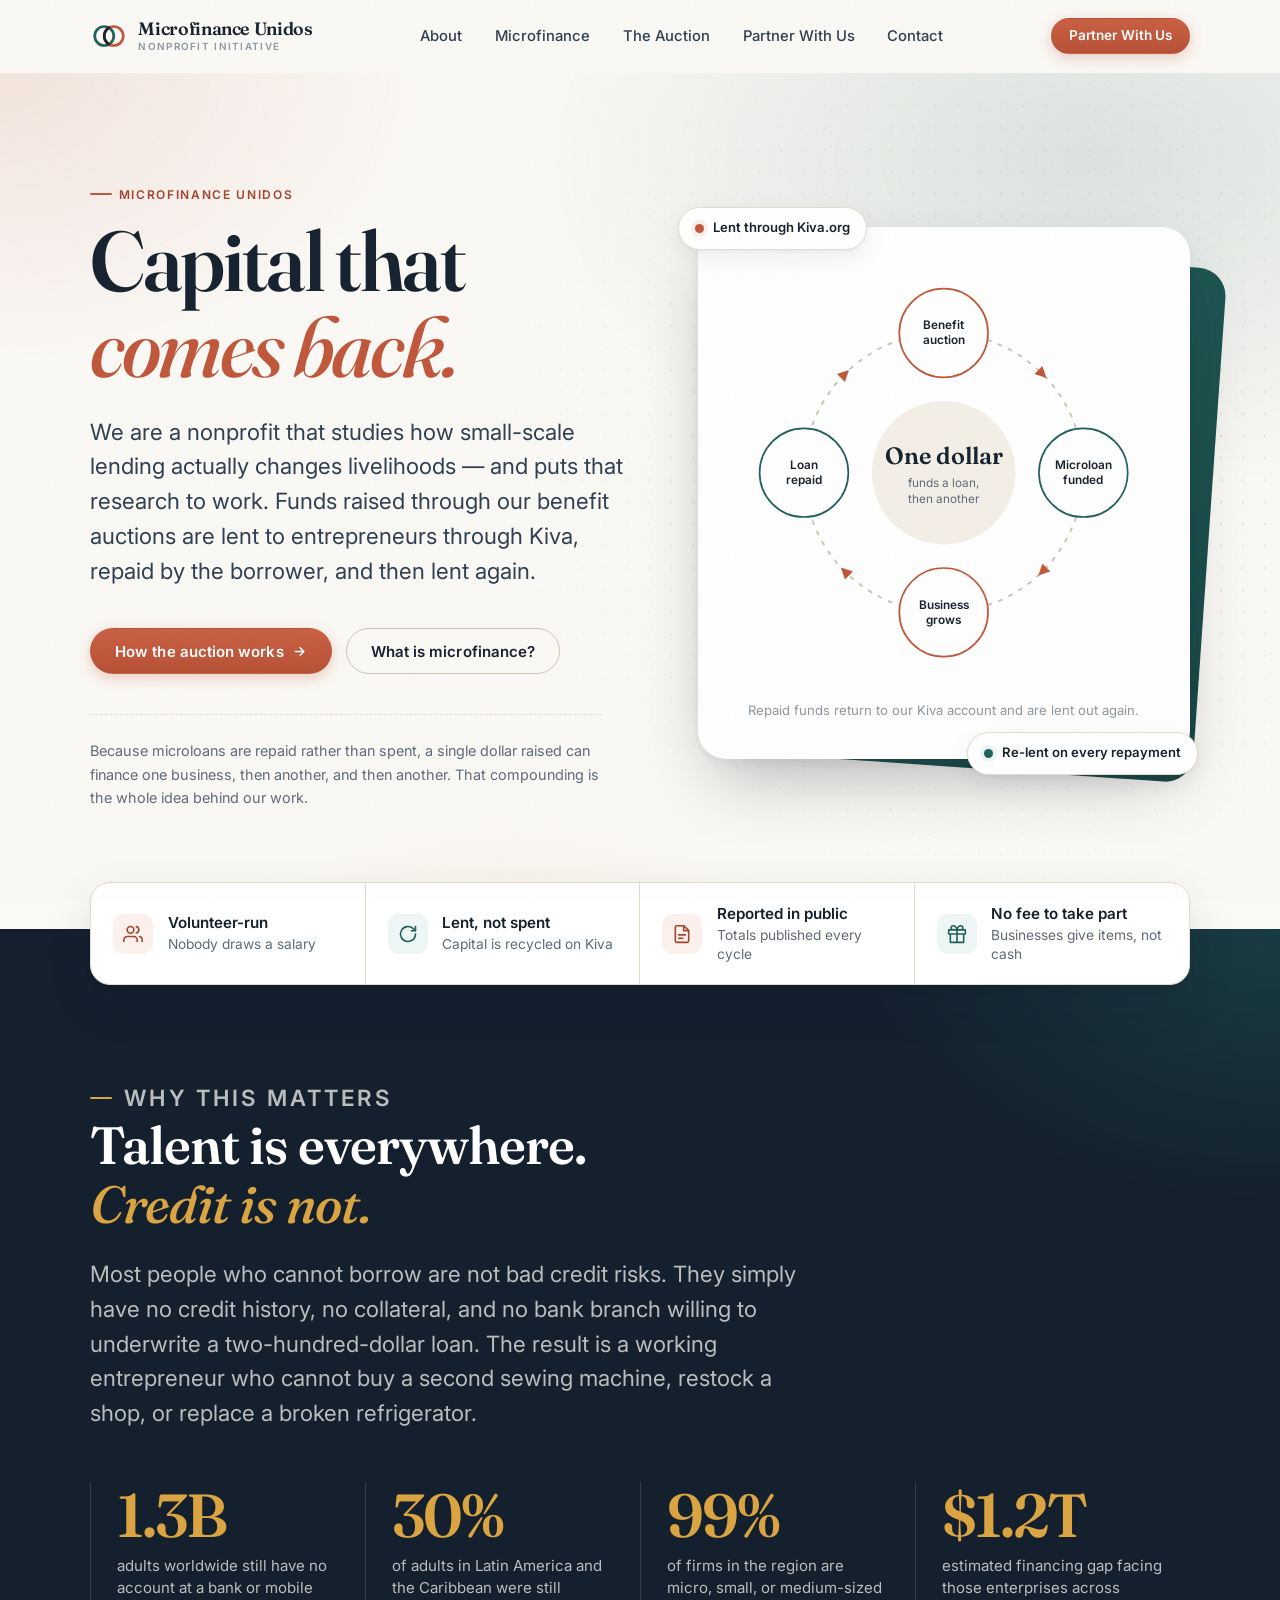
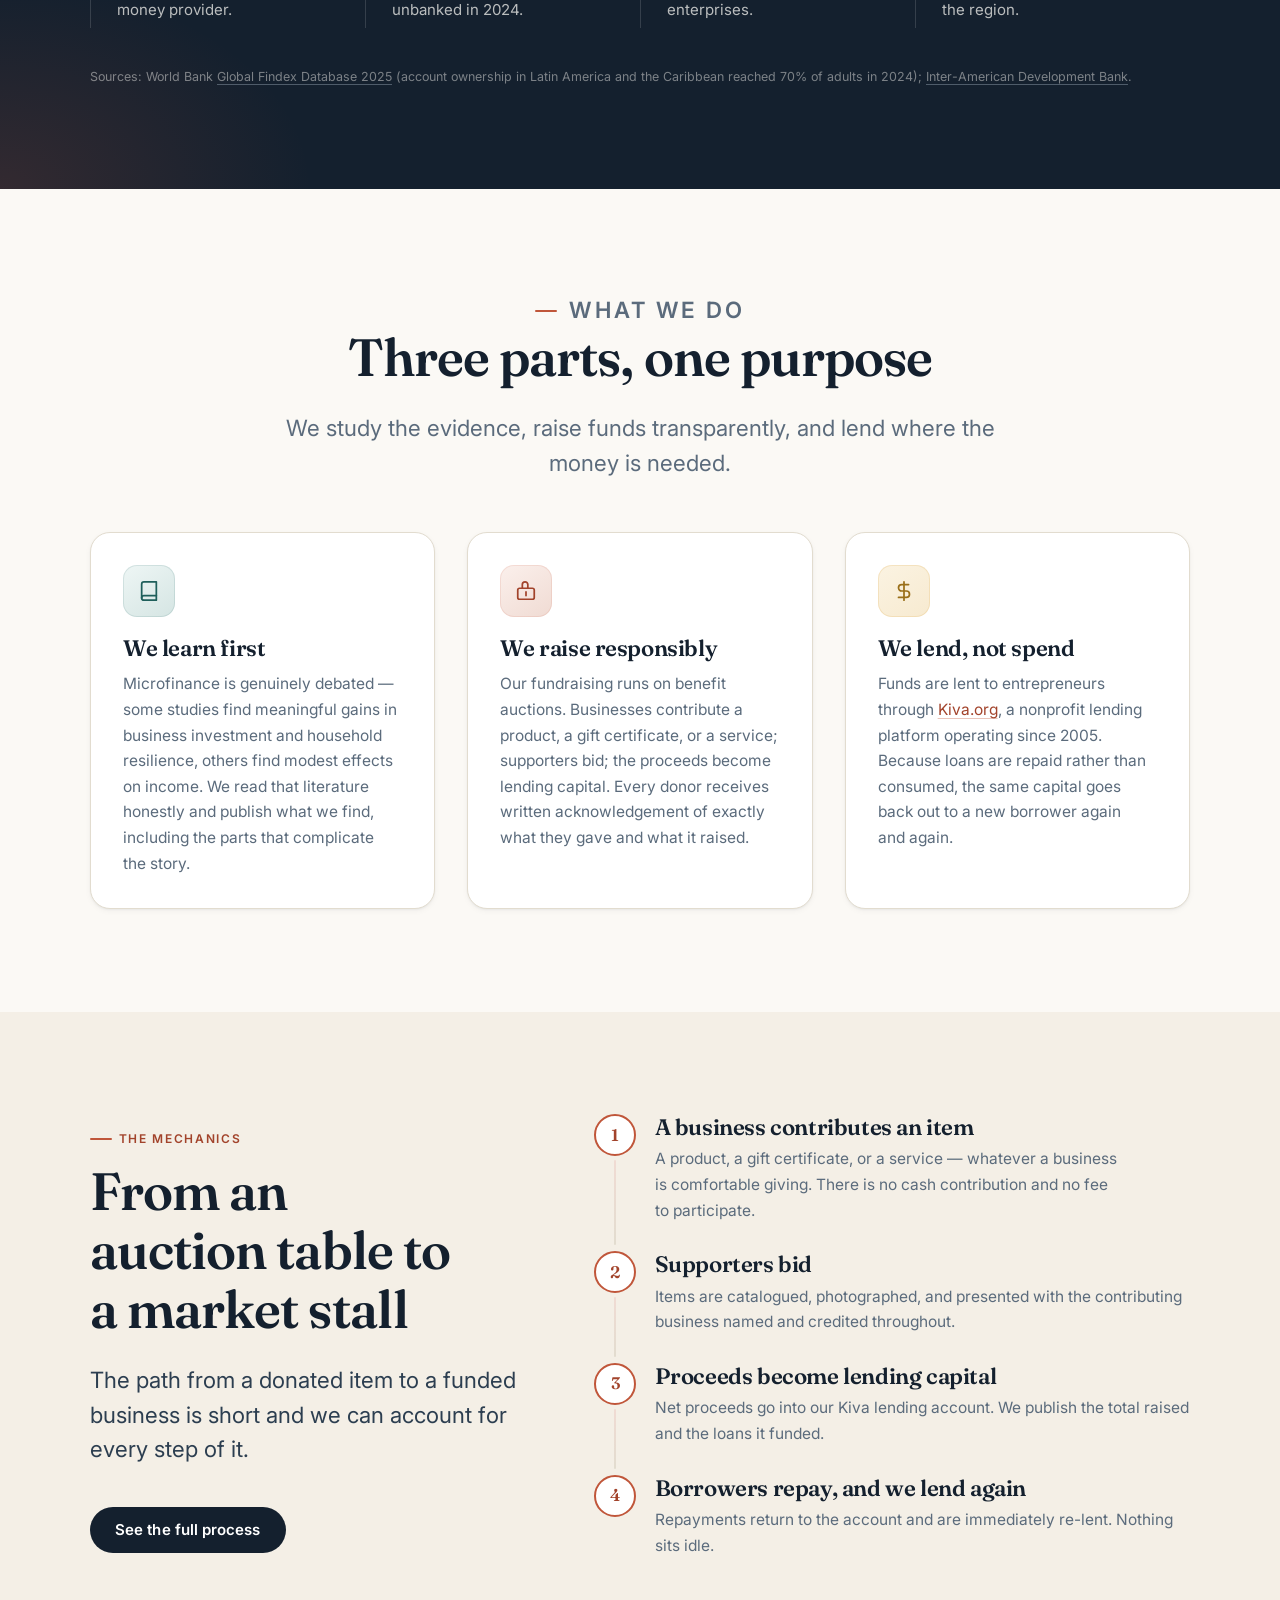
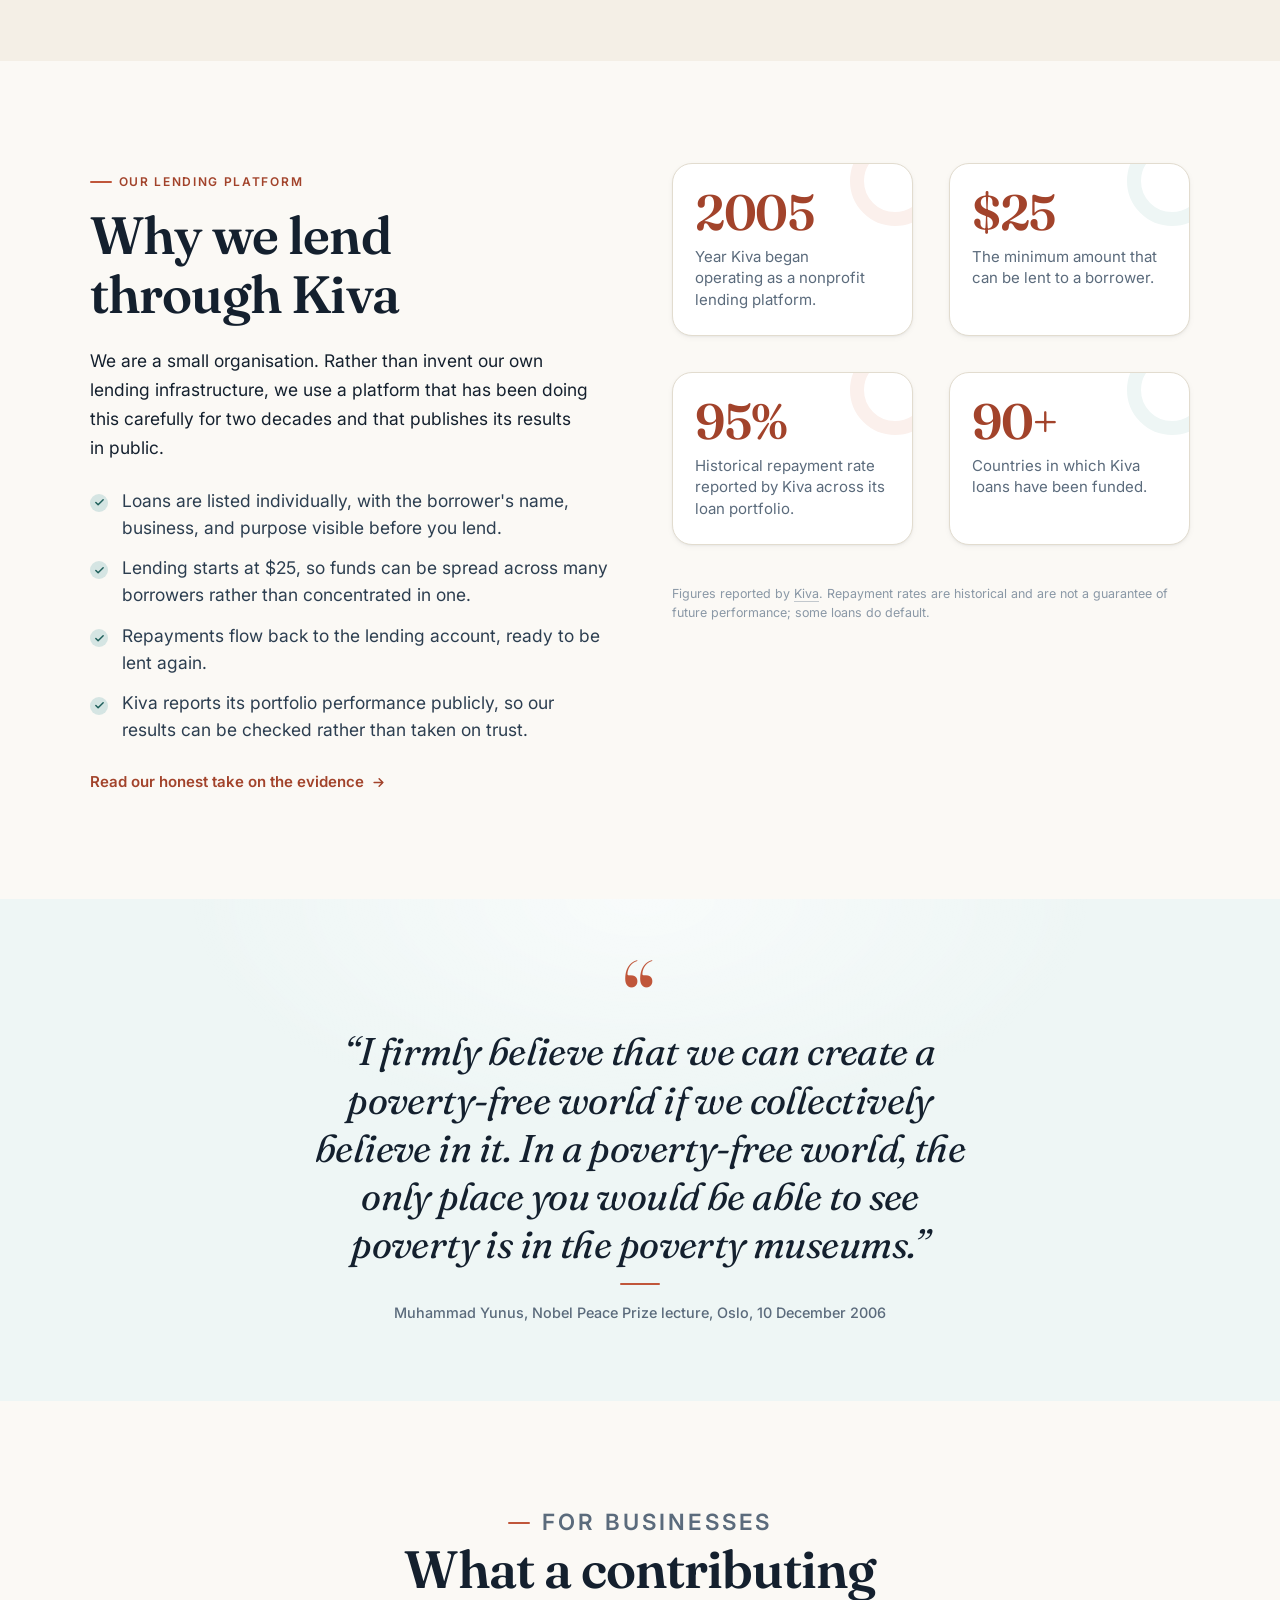
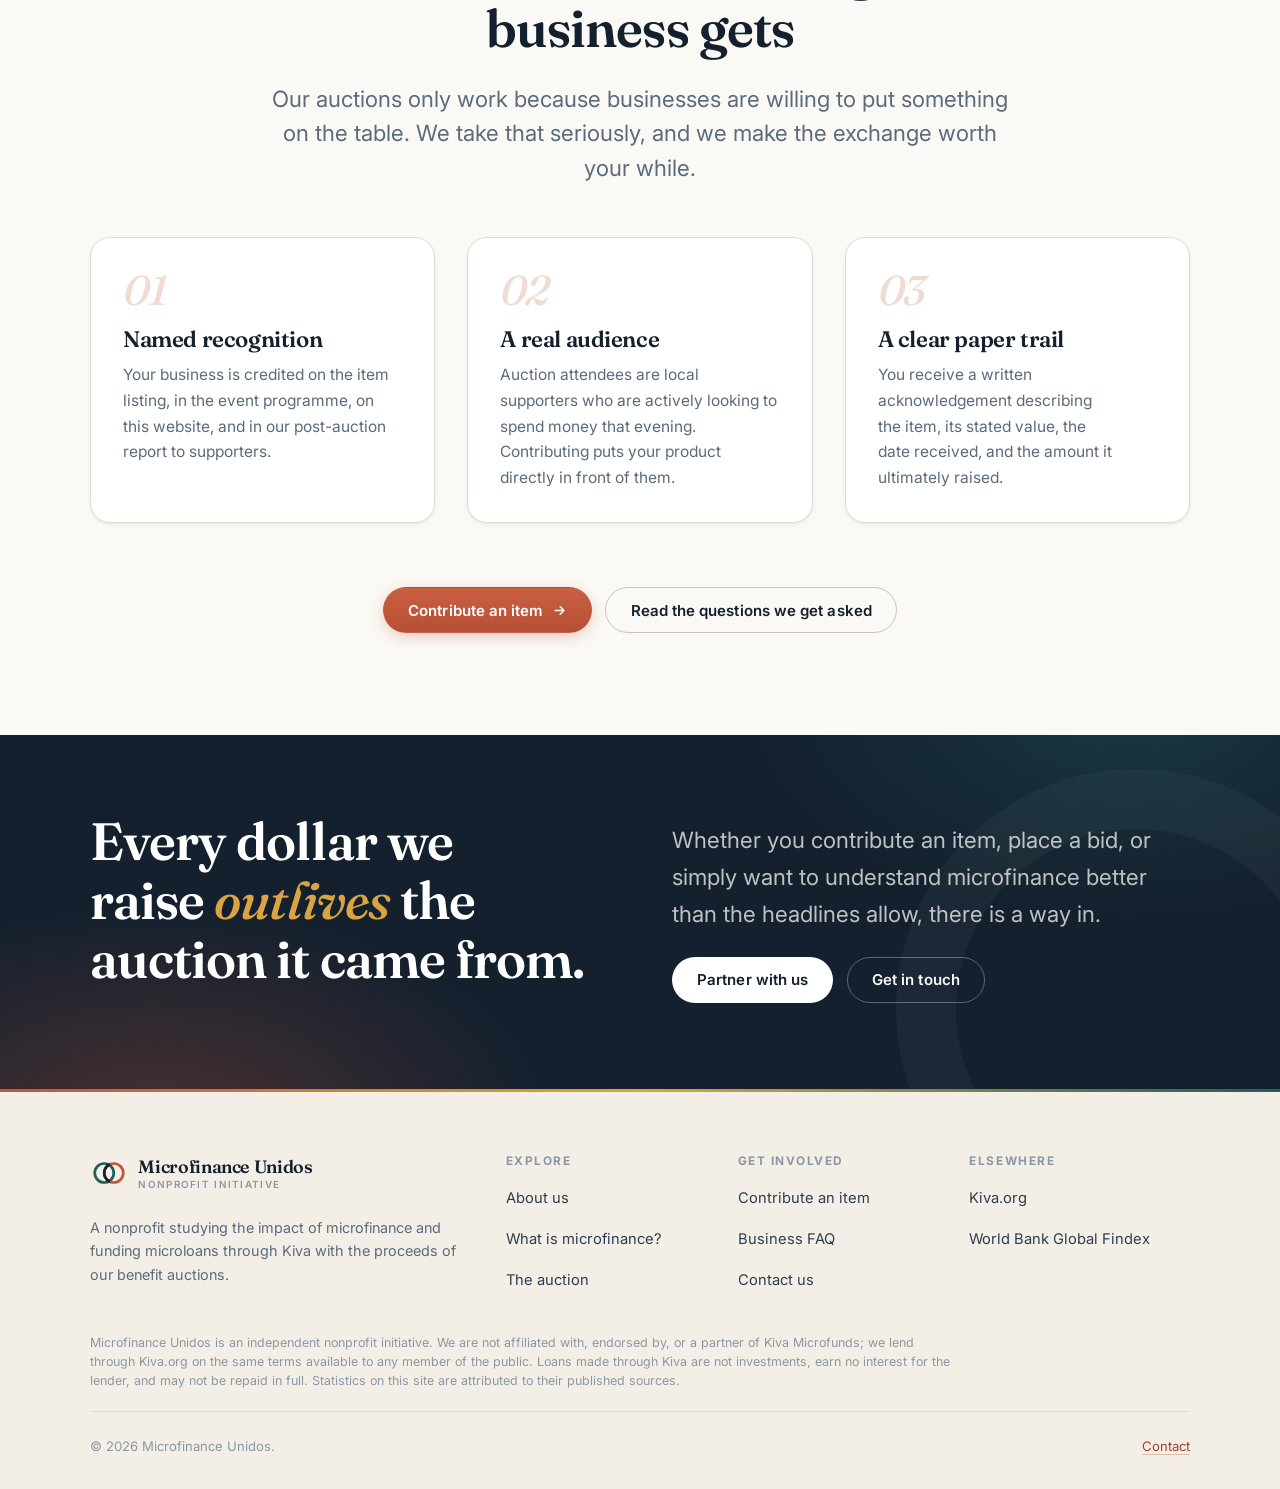
==== commit c5a607cd: "Visual refresh: stronger hero, trust strip, richer cards and page headers Co-Authored-By: Claude Opu" ====
--- a/index.html
+++ b/index.html
@@ -11,7 +11,7 @@
 <meta property="og:type" content="website">
 <link rel="preconnect" href="https://fonts.googleapis.com">
 <link rel="preconnect" href="https://fonts.gstatic.com" crossorigin>
-<link href="https://fonts.googleapis.com/css2?family=Fraunces:opsz,wght@9..144,400;9..144,500;9..144,600;9..144,700&family=Inter:wght@400;500;600;700&display=swap" rel="stylesheet">
+<link href="https://fonts.googleapis.com/css2?family=Fraunces:ital,opsz,wght@0,9..144,400;0,9..144,500;0,9..144,600;0,9..144,700;1,9..144,400;1,9..144,500;1,9..144,600&family=Inter:wght@400;500;600;700&display=swap" rel="stylesheet">
 <link rel="stylesheet" href="css/styles.css">
 <noscript><style>.reveal{opacity:1;transform:none}</style></noscript>
 </head>
@@ -56,7 +56,7 @@
       <div class="hero__grid">
         <div>
           <p class="eyebrow">Microfinance Unidos</p>
-          <h1>Capital that comes back.</h1>
+          <h1>Capital that <em>comes back.</em></h1>
           <p class="hero__lede">
             We are a nonprofit that studies how small-scale lending actually changes livelihoods — and puts
             that research to work. Funds raised through our benefit auctions are lent to entrepreneurs through
@@ -75,7 +75,7 @@
           </p>
         </div>
 
-        <div class="reveal reveal-1">
+        <div class="hero__visual">
           <div class="panel">
             <svg viewBox="0 0 440 440" role="img" aria-labelledby="cycle-title cycle-desc" style="width:100%;height:auto">
               <title id="cycle-title">The lending cycle</title>
@@ -119,8 +119,22 @@
             </svg>
             <p class="panel__caption">Repaid funds return to our Kiva account and are lent out again.</p>
           </div>
-        </div>
-      </div>
+          <span class="hero__chip hero__chip--top" aria-hidden="true"><span class="hero__chip-dot"></span>Lent through Kiva.org</span>
+          <span class="hero__chip hero__chip--bottom" aria-hidden="true"><span class="hero__chip-dot hero__chip-dot--pine"></span>Re-lent on every repayment</span>
+        </div>
+      </div>
+    </div>
+  </section>
+
+  <!-- ================= TRUST STRIP ================= -->
+  <section class="trust" aria-label="How we operate">
+    <div class="container">
+      <ul class="trust__list">
+        <li class="trust__item"><span class="trust__icon"><svg width="20" height="20" viewBox="0 0 24 24" fill="none" stroke="currentColor" stroke-width="1.9" stroke-linecap="round" stroke-linejoin="round" aria-hidden="true"><path d="M17 21v-2a4 4 0 0 0-4-4H5a4 4 0 0 0-4 4v2"/><circle cx="9" cy="7" r="4"/><path d="M23 21v-2a4 4 0 0 0-3-3.87M16 3.13a4 4 0 0 1 0 7.75"/></svg></span><span><strong>Volunteer-run</strong>Nobody draws a salary</span></li>
+        <li class="trust__item"><span class="trust__icon"><svg width="20" height="20" viewBox="0 0 24 24" fill="none" stroke="currentColor" stroke-width="1.9" stroke-linecap="round" stroke-linejoin="round" aria-hidden="true"><path d="M21 12a9 9 0 1 1-3-6.7L21 8"/><path d="M21 3v5h-5"/></svg></span><span><strong>Lent, not spent</strong>Capital is recycled on Kiva</span></li>
+        <li class="trust__item"><span class="trust__icon"><svg width="20" height="20" viewBox="0 0 24 24" fill="none" stroke="currentColor" stroke-width="1.9" stroke-linecap="round" stroke-linejoin="round" aria-hidden="true"><path d="M14 2H6a2 2 0 0 0-2 2v16a2 2 0 0 0 2 2h12a2 2 0 0 0 2-2V8z"/><path d="M14 2v6h6M8 13h8M8 17h5"/></svg></span><span><strong>Reported in public</strong>Totals published every cycle</span></li>
+        <li class="trust__item"><span class="trust__icon"><svg width="20" height="20" viewBox="0 0 24 24" fill="none" stroke="currentColor" stroke-width="1.9" stroke-linecap="round" stroke-linejoin="round" aria-hidden="true"><path d="M20 12v10H4V12M2 7h20v5H2zM12 22V7M12 7H7.5a2.5 2.5 0 0 1 0-5C11 2 12 7 12 7zM12 7h4.5a2.5 2.5 0 0 0 0-5C13 2 12 7 12 7z"/></svg></span><span><strong>No fee to take part</strong>Businesses give items, not cash</span></li>
+      </ul>
     </div>
   </section>
 
@@ -129,7 +143,7 @@
     <div class="container">
       <div class="section-head reveal">
         <p class="eyebrow">Why this matters</p>
-        <h2>Talent is everywhere. Credit is not.</h2>
+        <h2>Talent is everywhere. <em>Credit is not.</em></h2>
         <p>
           Most people who cannot borrow are not bad credit risks. They simply have no credit history, no
           collateral, and no bank branch willing to underwrite a two-hundred-dollar loan. The result is a
@@ -317,7 +331,7 @@
   <!-- ================= QUOTE ================= -->
   <section class="section section--tight section--pine">
     <div class="container container--narrow">
-      <blockquote class="pull-quote reveal">
+      <blockquote class="pull-quote pull-quote--feature reveal">
         <p>
           &ldquo;I firmly believe that we can create a poverty-free world if we collectively believe in it.
           In a poverty-free world, the only place you would be able to see poverty is in the poverty museums.&rdquo;
@@ -340,15 +354,18 @@
       </div>
 
       <div class="grid grid-3">
-        <article class="card reveal">
+        <article class="card card--hover reveal">
+          <span class="card__num" aria-hidden="true">01</span>
           <h3>Named recognition</h3>
           <p>Your business is credited on the item listing, in the event programme, on this website, and in our post-auction report to supporters.</p>
         </article>
-        <article class="card reveal reveal-1">
+        <article class="card card--hover reveal reveal-1">
+          <span class="card__num" aria-hidden="true">02</span>
           <h3>A real audience</h3>
           <p>Auction attendees are local supporters who are actively looking to spend money that evening. Contributing puts your product directly in front of them.</p>
         </article>
-        <article class="card reveal reveal-2">
+        <article class="card card--hover reveal reveal-2">
+          <span class="card__num" aria-hidden="true">03</span>
           <h3>A clear paper trail</h3>
           <p>You receive a written acknowledgement describing the item, its stated value, the date received, and the amount it ultimately raised.</p>
         </article>
@@ -369,7 +386,7 @@
     <div class="container">
       <div class="split">
         <div>
-          <h2>Every dollar we raise outlives the auction it came from.</h2>
+          <h2>Every dollar we raise <em>outlives</em> the auction it came from.</h2>
         </div>
         <div>
           <p>
--- a/css/styles.css
+++ b/css/styles.css
@@ -755,15 +755,20 @@
 /* --------------------------------------------------------------------------
    12. Motion
    -------------------------------------------------------------------------- */
-.reveal { opacity: 0; transform: translateY(18px); }
+/* Reveals trigger just before an element scrolls into view (main.js),
+   so fast scrolling never lands on an empty section. */
+.reveal { opacity: 0; transform: translateY(14px); }
 .reveal.is-visible {
   opacity: 1; transform: none;
-  transition: opacity 0.6s var(--ease), transform 0.6s var(--ease);
-}
-.reveal-1.is-visible { transition-delay: 0.08s; }
-.reveal-2.is-visible { transition-delay: 0.16s; }
-.reveal-3.is-visible { transition-delay: 0.24s; }
-.reveal-4.is-visible { transition-delay: 0.32s; }
+  transition: opacity 0.5s var(--ease), transform 0.5s var(--ease);
+}
+.reveal-1.is-visible { transition-delay: 0.06s; }
+.reveal-2.is-visible { transition-delay: 0.12s; }
+.reveal-3.is-visible { transition-delay: 0.18s; }
+.reveal-4.is-visible { transition-delay: 0.24s; }
+
+@keyframes rise-in { from { opacity: 0; transform: translateY(16px); } to { opacity: 1; transform: none; } }
+@keyframes float-y { 0%, 100% { transform: translateY(0); } 50% { transform: translateY(-7px); } }
 
 @keyframes dash-flow { to { stroke-dashoffset: -240; } }
 .flow-line { stroke-dasharray: 5 7; animation: dash-flow 14s linear infinite; }
@@ -792,3 +797,301 @@
   position: absolute; width: 1px; height: 1px; padding: 0; margin: -1px;
   overflow: hidden; clip: rect(0 0 0 0); white-space: nowrap; border: 0;
 }
+
+/* --------------------------------------------------------------------------
+   14. Visual refresh
+   Layered on top of the base system above; delete this section to revert.
+   -------------------------------------------------------------------------- */
+
+/* Paper grain: a faint texture that keeps large cream areas from feeling flat */
+body::before {
+  content: "";
+  position: fixed; inset: 0; z-index: 300;
+  pointer-events: none;
+  opacity: 0.045;
+  background-image: url("data:image/svg+xml,%3Csvg xmlns='http://www.w3.org/2000/svg' width='160' height='160'%3E%3Cfilter id='n'%3E%3CfeTurbulence type='fractalNoise' baseFrequency='0.85' numOctaves='3' stitchTiles='stitch'/%3E%3C/filter%3E%3Crect width='100%25' height='100%25' filter='url(%23n)'/%3E%3C/svg%3E");
+}
+
+/* Accent italics in headlines */
+h1 em, h2 em {
+  font-style: italic; font-weight: 500;
+  color: var(--clay);
+}
+.section--ink h2 em, .cta-band h2 em { color: var(--sand); }
+
+h1 { letter-spacing: -0.028em; }
+
+/* Header: active link gets an underline marker */
+.nav__link { position: relative; }
+@media (min-width: 941px) {
+  .nav__link::after {
+    content: ""; position: absolute; left: 0.85rem; right: 0.85rem; bottom: 0.2rem;
+    height: 2px; border-radius: 2px; background: var(--clay);
+    transform: scaleX(0); transform-origin: left;
+    transition: transform 0.25s var(--ease);
+  }
+  .nav__link:hover::after, .nav__link.is-active::after { transform: scaleX(1); }
+  .nav__link:hover { background: transparent; }
+}
+
+/* Buttons: a touch of depth */
+.btn-primary { background: linear-gradient(180deg, #c95f42 0%, var(--clay) 55%, #b54f34 100%); }
+.btn-primary:hover { background: linear-gradient(180deg, #b8553a 0%, var(--clay-deep) 100%); }
+.btn-primary svg { transition: transform 0.2s var(--ease); }
+.btn-primary:hover svg { transform: translateX(3px); }
+
+/* ---------- Home hero ---------- */
+.hero { padding-block: clamp(3.5rem, 8vw, 7rem) clamp(5rem, 10vw, 8.5rem); }
+.hero::after {
+  content: "";
+  position: absolute; inset: 0;
+  background-image: radial-gradient(rgba(20, 32, 46, 0.13) 1px, transparent 1.2px);
+  background-size: 22px 22px;
+  -webkit-mask-image: radial-gradient(ellipse 55% 70% at 78% 45%, #000 20%, transparent 75%);
+          mask-image: radial-gradient(ellipse 55% 70% at 78% 45%, #000 20%, transparent 75%);
+  pointer-events: none;
+}
+.hero::before {
+  background:
+    radial-gradient(56rem 34rem at 85% 10%, rgba(31, 95, 91, 0.14), transparent 62%),
+    radial-gradient(44rem 30rem at 0% 0%, rgba(192, 86, 58, 0.13), transparent 60%),
+    radial-gradient(30rem 20rem at 40% 110%, rgba(217, 164, 65, 0.12), transparent 65%);
+}
+.hero > .container { position: relative; z-index: 1; }
+.hero h1 { font-size: clamp(2.7rem, 1.6rem + 4.6vw, 5.4rem); line-height: 1.02; }
+.hero__grid > :first-child > * { animation: rise-in 0.7s var(--ease) both; }
+.hero__grid > :first-child > :nth-child(2) { animation-delay: 0.06s; }
+.hero__grid > :first-child > :nth-child(3) { animation-delay: 0.12s; }
+.hero__grid > :first-child > :nth-child(4) { animation-delay: 0.18s; }
+.hero__grid > :first-child > :nth-child(5) { animation-delay: 0.24s; }
+
+.hero__visual {
+  position: relative;
+  animation: rise-in 0.9s 0.15s var(--ease) both;
+  padding: 1.25rem 0;
+}
+.hero__visual::before {
+  content: "";
+  position: absolute; inset: 8% -4% 2% 10%;
+  background: linear-gradient(135deg, var(--pine) 0%, var(--pine-deep) 100%);
+  border-radius: var(--radius-xl);
+  transform: rotate(4deg);
+}
+.hero__visual .panel {
+  position: relative; border: 0;
+  box-shadow: 0 30px 70px -20px rgba(20, 32, 46, 0.35), 0 4px 12px rgba(20, 32, 46, 0.06);
+}
+.hero__chip {
+  position: absolute; z-index: 2;
+  display: inline-flex; align-items: center; gap: 0.55rem;
+  background: var(--white);
+  border: 1px solid var(--line);
+  border-radius: 100px;
+  padding: 0.6rem 1rem;
+  font-size: 0.82rem; font-weight: 600; color: var(--ink);
+  box-shadow: var(--shadow);
+  white-space: nowrap;
+  animation: float-y 6s ease-in-out infinite;
+}
+.hero__chip--top { top: 0; left: -1.25rem; }
+.hero__chip--bottom { bottom: 0.25rem; right: -0.5rem; animation-delay: -3s; }
+.hero__chip-dot {
+  width: 9px; height: 9px; border-radius: 50%; background: var(--clay);
+  box-shadow: 0 0 0 4px var(--clay-tint);
+}
+.hero__chip-dot--pine { background: var(--pine); box-shadow: 0 0 0 4px var(--pine-tint); }
+@media (max-width: 939px) {
+  .hero__visual { max-width: 520px; margin-inline: auto; width: 100%; }
+  .hero__chip--top { left: 0.5rem; }
+  .hero__chip--bottom { right: 0.5rem; }
+}
+.hero__note { border-top-style: dashed; }
+
+/* ---------- Trust strip (overlaps the hero edge) ---------- */
+.trust {
+  position: relative; z-index: 2;
+  margin-top: calc(-1 * clamp(2.5rem, 5vw, 3.5rem));
+  margin-bottom: calc(-1 * clamp(2.5rem, 5vw, 3.5rem));
+}
+.trust__list {
+  list-style: none; margin: 0; padding: 0;
+  display: grid; grid-template-columns: repeat(auto-fit, minmax(230px, 1fr));
+  background: var(--white);
+  border: 1px solid var(--line);
+  border-radius: var(--radius-lg);
+  box-shadow: var(--shadow-lg);
+  overflow: hidden;
+}
+.trust__item {
+  display: flex; align-items: center; gap: 0.9rem;
+  margin: 0 0 0 -1px; padding: 1.3rem 1.4rem;
+  font-size: 0.86rem; line-height: 1.35; color: var(--ink-muted);
+  border-left: 1px solid var(--line);
+  border-top: 1px solid var(--line);
+  margin-top: -1px;
+}
+.trust__item strong { display: block; font-size: 0.95rem; color: var(--ink); margin-bottom: 0.1rem; }
+.trust__icon {
+  flex: none; width: 40px; height: 40px; border-radius: 11px;
+  display: grid; place-items: center;
+  background: var(--clay-tint); color: var(--clay-deep);
+}
+.trust__item:nth-child(even) .trust__icon { background: var(--pine-tint); color: var(--pine); }
+.trust + .section--ink { padding-top: calc(clamp(3.5rem, 8vw, var(--space-3xl)) + 3rem); }
+
+/* ---------- Dark sections ---------- */
+.section--ink { position: relative; overflow: hidden; }
+.section--ink::before {
+  content: "";
+  position: absolute; inset: 0;
+  background:
+    radial-gradient(40rem 26rem at 100% 0%, rgba(31, 95, 91, 0.45), transparent 65%),
+    radial-gradient(30rem 20rem at 0% 100%, rgba(192, 86, 58, 0.18), transparent 65%);
+  pointer-events: none;
+}
+.section--ink > * { position: relative; }
+.section--ink .stats { gap: 1.75rem 0; }
+.section--ink .stat {
+  padding: 0.25rem clamp(1rem, 2vw, 1.75rem) 0.5rem;
+  border-left: 1px solid rgba(255, 255, 255, 0.14);
+}
+.section--ink .stat__figure { font-size: clamp(2.5rem, 1.6rem + 3.2vw, 3.8rem); }
+
+/* ---------- Cards ---------- */
+.card { position: relative; overflow: hidden; }
+.card::before {
+  content: "";
+  position: absolute; left: 0; right: 0; top: 0; height: 3px;
+  background: linear-gradient(90deg, var(--clay), var(--sand), var(--pine));
+  transform: scaleX(0); transform-origin: left;
+  transition: transform 0.4s var(--ease);
+}
+.card--hover:hover::before { transform: scaleX(1); }
+.card--hover:hover { transform: translateY(-6px); box-shadow: var(--shadow-lg); border-color: transparent; }
+.card__icon {
+  width: 52px; height: 52px; border-radius: 14px;
+  background: linear-gradient(145deg, var(--clay-tint), var(--clay-soft));
+  box-shadow: inset 0 0 0 1px rgba(192, 86, 58, 0.12);
+}
+.card__icon--pine { background: linear-gradient(145deg, var(--pine-tint), var(--pine-soft)); box-shadow: inset 0 0 0 1px rgba(31, 95, 91, 0.12); }
+.card__icon--sand { background: linear-gradient(145deg, #fbf3e2, var(--sand-soft)); box-shadow: inset 0 0 0 1px rgba(217, 164, 65, 0.2); }
+.card__num {
+  display: block;
+  font-family: var(--font-display); font-style: italic; font-weight: 500;
+  font-size: 2.6rem; line-height: 1; letter-spacing: -0.03em;
+  color: var(--clay-soft);
+  margin-bottom: 0.9rem;
+  transition: color 0.3s var(--ease);
+}
+.card--hover:hover .card__num { color: var(--clay); }
+
+.stat--boxed {
+  position: relative; overflow: hidden;
+  border-radius: var(--radius-lg);
+  box-shadow: var(--shadow-sm);
+  transition: transform 0.25s var(--ease), box-shadow 0.25s var(--ease);
+}
+.stat--boxed::after {
+  content: "";
+  position: absolute; right: -28px; top: -28px;
+  width: 90px; height: 90px; border-radius: 50%;
+  border: 14px solid var(--clay-tint);
+}
+.stat--boxed:nth-child(even)::after { border-color: var(--pine-tint); }
+.stat--boxed > * { position: relative; }
+.stat--boxed:hover { transform: translateY(-4px); box-shadow: var(--shadow); }
+
+/* ---------- Steps: a connecting line between the numbers ---------- */
+.steps { gap: 0; }
+.step { position: relative; border-bottom: 0; padding-bottom: 1.75rem; }
+.step:not(:last-child)::before {
+  content: "";
+  position: absolute; left: 20px; top: 46px; bottom: 6px;
+  width: 2px; border-radius: 2px;
+  background: linear-gradient(var(--clay-soft), var(--line));
+}
+.step__num {
+  width: 42px; height: 42px;
+  background: var(--white); color: var(--clay-deep);
+  border: 2px solid var(--clay);
+  font-size: 1.05rem;
+}
+.section--ink .step__num { background: var(--ink); color: var(--sand); border-color: var(--sand); }
+.section--ink .step:not(:last-child)::before { background: rgba(255, 255, 255, 0.16); }
+
+/* ---------- Featured pull quote ---------- */
+.pull-quote--feature {
+  border-left: 0; padding-left: 0;
+  text-align: center;
+  position: relative;
+  padding-top: 3.25rem;
+}
+.pull-quote--feature::before {
+  content: "\201C";
+  position: absolute; top: -1.5rem; left: 50%; transform: translateX(-50%);
+  font-family: var(--font-display); font-size: 7rem; line-height: 1;
+  color: var(--clay);
+}
+.pull-quote--feature p { font-size: var(--step-3); font-style: italic; font-weight: 400; line-height: 1.25; }
+.pull-quote--feature footer::before {
+  content: ""; display: block; width: 40px; height: 2px; border-radius: 2px;
+  background: var(--clay); margin: 0 auto 1rem;
+}
+.section--pine {
+  background:
+    radial-gradient(40rem 20rem at 50% 0%, rgba(255, 255, 255, 0.6), transparent 70%),
+    var(--pine-tint);
+}
+
+/* ---------- Interior page heroes: the brand rings as a watermark ---------- */
+.page-hero {
+  padding-block: clamp(3.5rem, 8vw, 6.5rem) clamp(3rem, 6vw, 4.75rem);
+  background:
+    radial-gradient(44rem 26rem at 0% 100%, rgba(192, 86, 58, 0.09), transparent 65%),
+    var(--paper-warm);
+}
+.page-hero::after {
+  content: "";
+  position: absolute;
+  right: clamp(-12rem, -8vw, -4rem); top: 50%;
+  width: clamp(22rem, 42vw, 38rem); aspect-ratio: 1.5;
+  transform: translateY(-50%);
+  background: url("data:image/svg+xml,%3Csvg xmlns='http://www.w3.org/2000/svg' viewBox='0 0 300 200'%3E%3Ccircle cx='110' cy='100' r='84' fill='none' stroke='%231f5f5b' stroke-width='14' opacity='.13'/%3E%3Ccircle cx='190' cy='100' r='84' fill='none' stroke='%23c0563a' stroke-width='14' opacity='.13'/%3E%3C/svg%3E") center / contain no-repeat;
+  pointer-events: none;
+}
+.page-hero .container > * { animation: rise-in 0.7s var(--ease) both; }
+.page-hero .container > :nth-child(2) { animation-delay: 0.06s; }
+.page-hero .container > :nth-child(3) { animation-delay: 0.12s; }
+.page-hero h1 { font-size: clamp(2.4rem, 1.5rem + 3.8vw, 4.6rem); line-height: 1.04; max-width: 18ch; }
+
+/* ---------- Callouts, panels, forms ---------- */
+.callout { border-left-width: 1px; position: relative; overflow: hidden; padding-left: clamp(1.6rem, 3vw, 2.25rem); }
+.callout::before {
+  content: ""; position: absolute; left: 0; top: 0; bottom: 0; width: 5px;
+  background: linear-gradient(var(--pine), var(--pine-deep));
+}
+.callout--clay::before { background: linear-gradient(var(--clay), var(--clay-deep)); }
+.panel--flat { border-radius: var(--radius-xl); box-shadow: var(--shadow); }
+.field input, .field textarea, .field select { border-radius: 10px; background: var(--paper); }
+.field input:focus, .field textarea:focus, .field select:focus { background: var(--white); }
+
+/* ---------- CTA band ---------- */
+.cta-band::after {
+  content: "";
+  position: absolute; right: -6rem; bottom: -10rem;
+  width: 30rem; height: 30rem; border-radius: 50%;
+  border: 60px solid rgba(255, 255, 255, 0.035);
+  pointer-events: none;
+}
+
+/* ---------- Footer ---------- */
+.site-footer { position: relative; }
+.site-footer::before {
+  content: "";
+  position: absolute; left: 0; right: 0; top: -1px; height: 3px;
+  background: linear-gradient(90deg, var(--clay), var(--sand) 50%, var(--pine));
+}
+
+@media (prefers-reduced-motion: reduce) {
+  .hero__chip, .hero__visual, .hero__grid > :first-child > *, .page-hero .container > * { animation: none; }
+}
